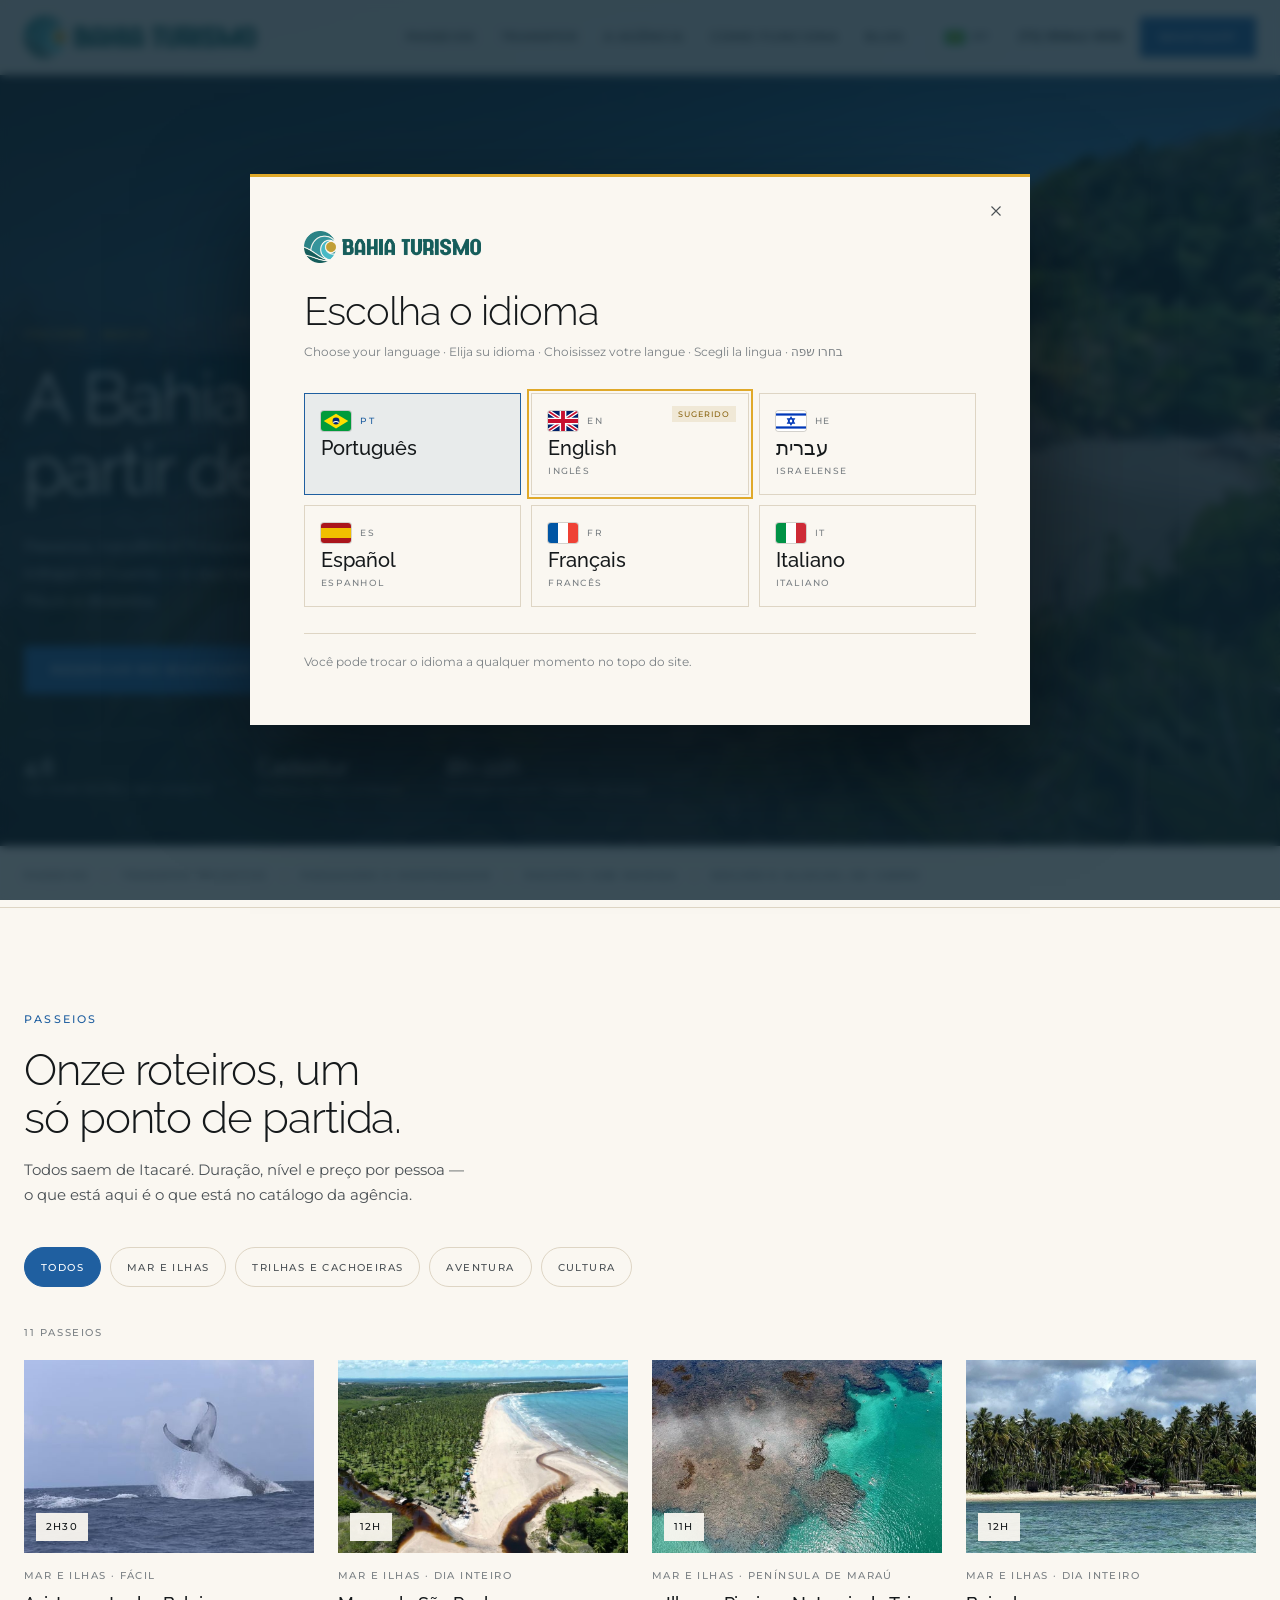
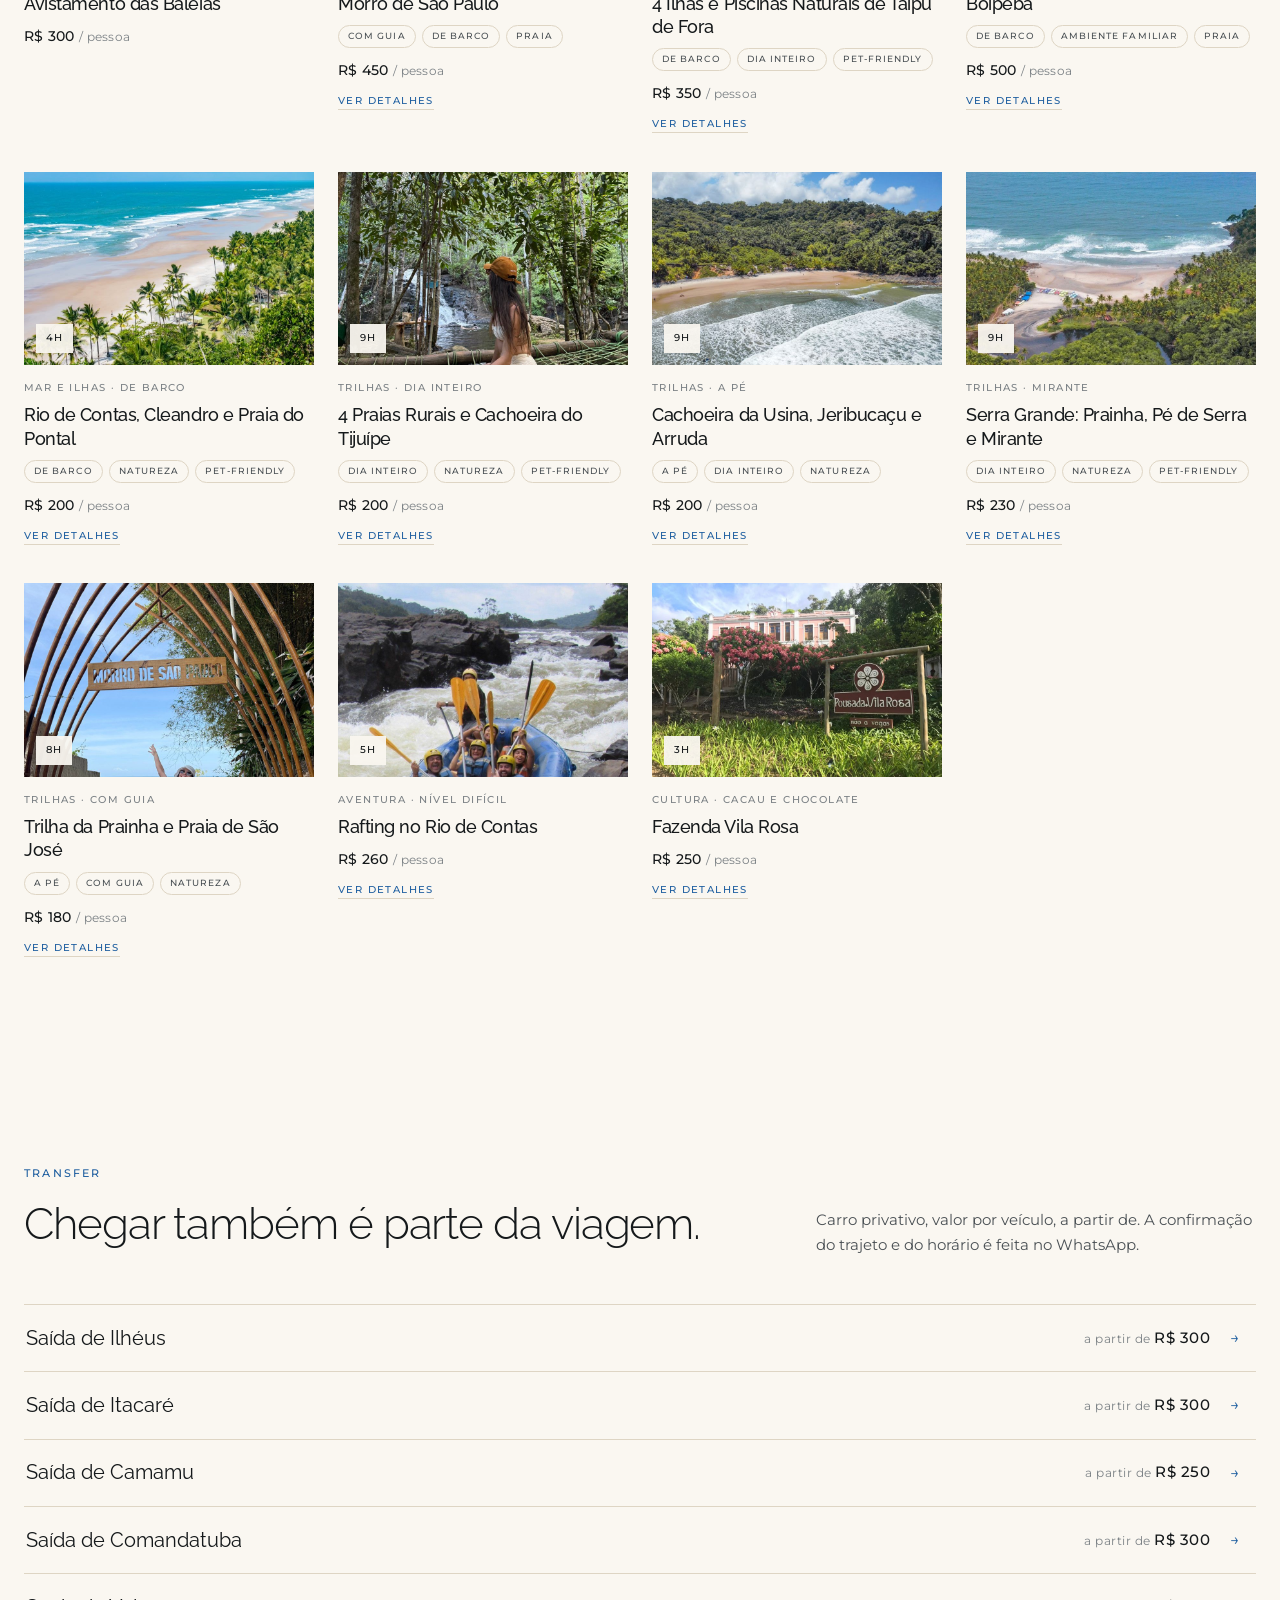
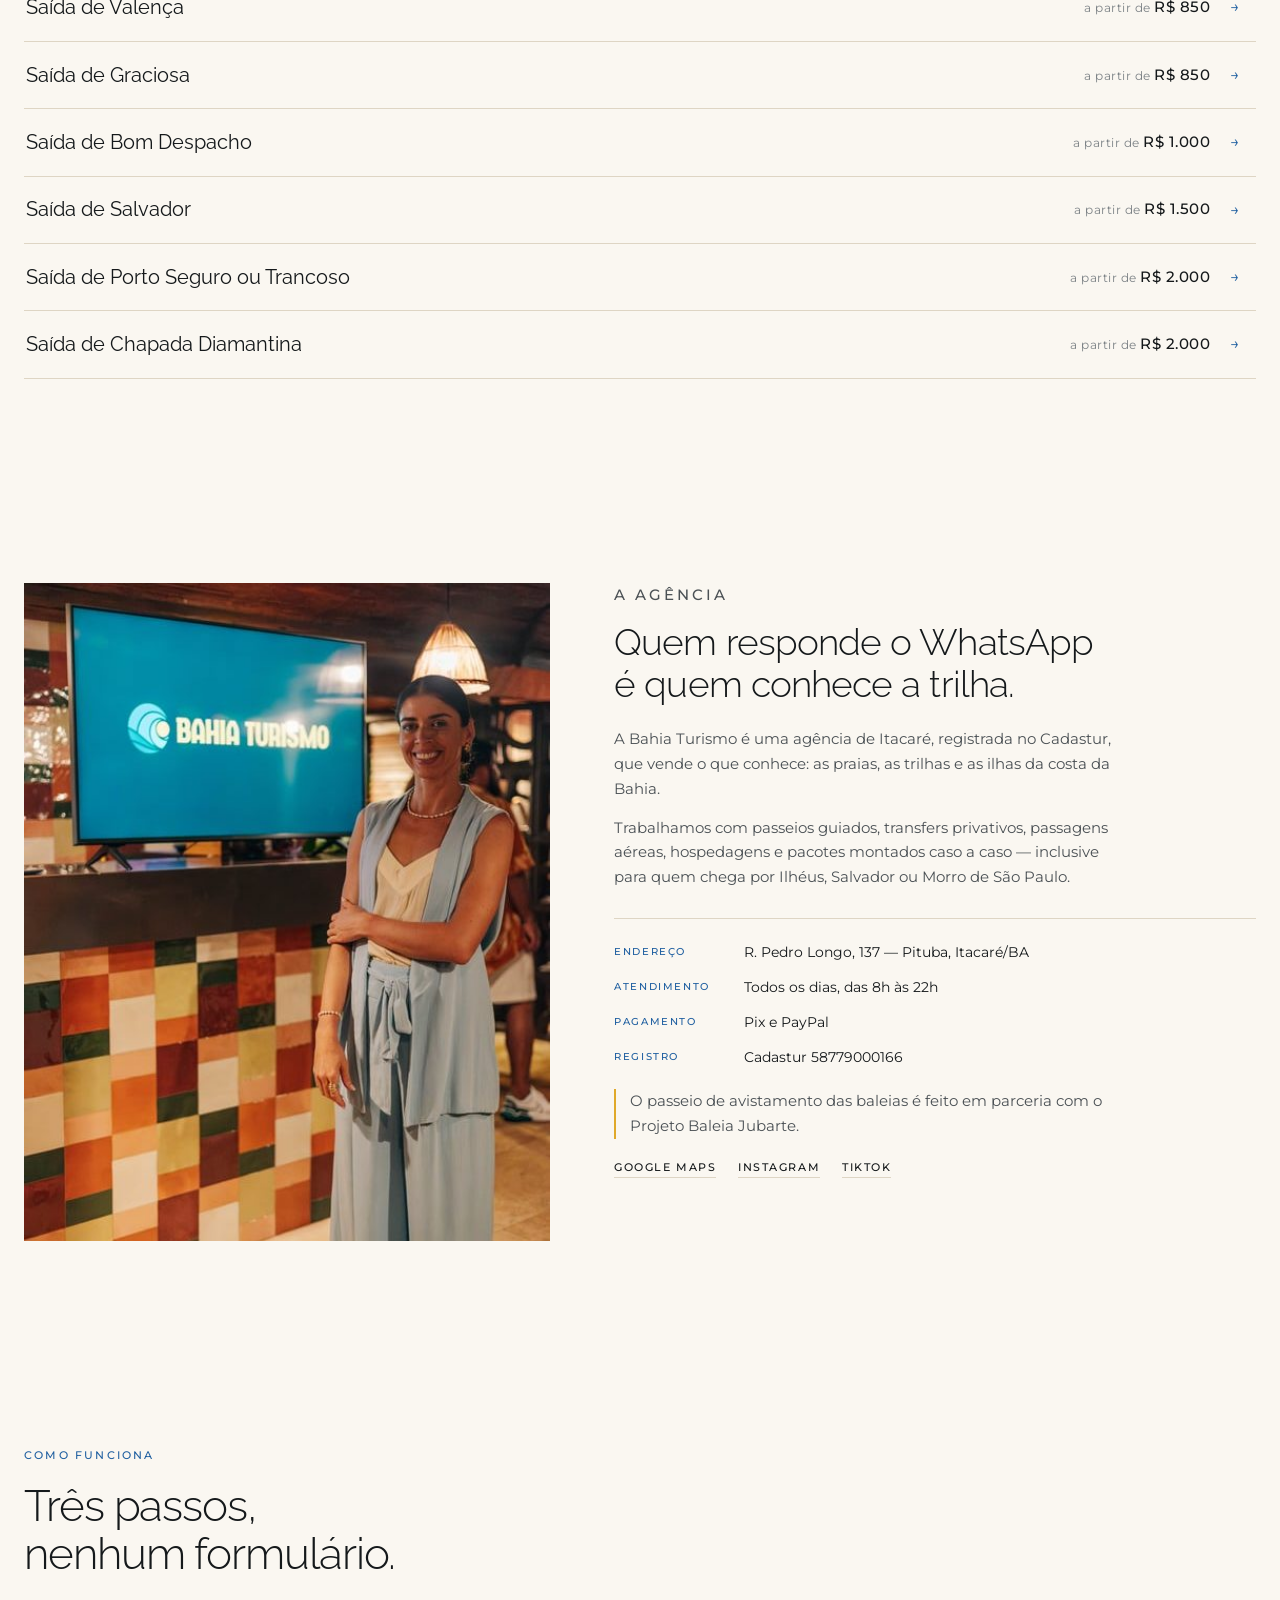
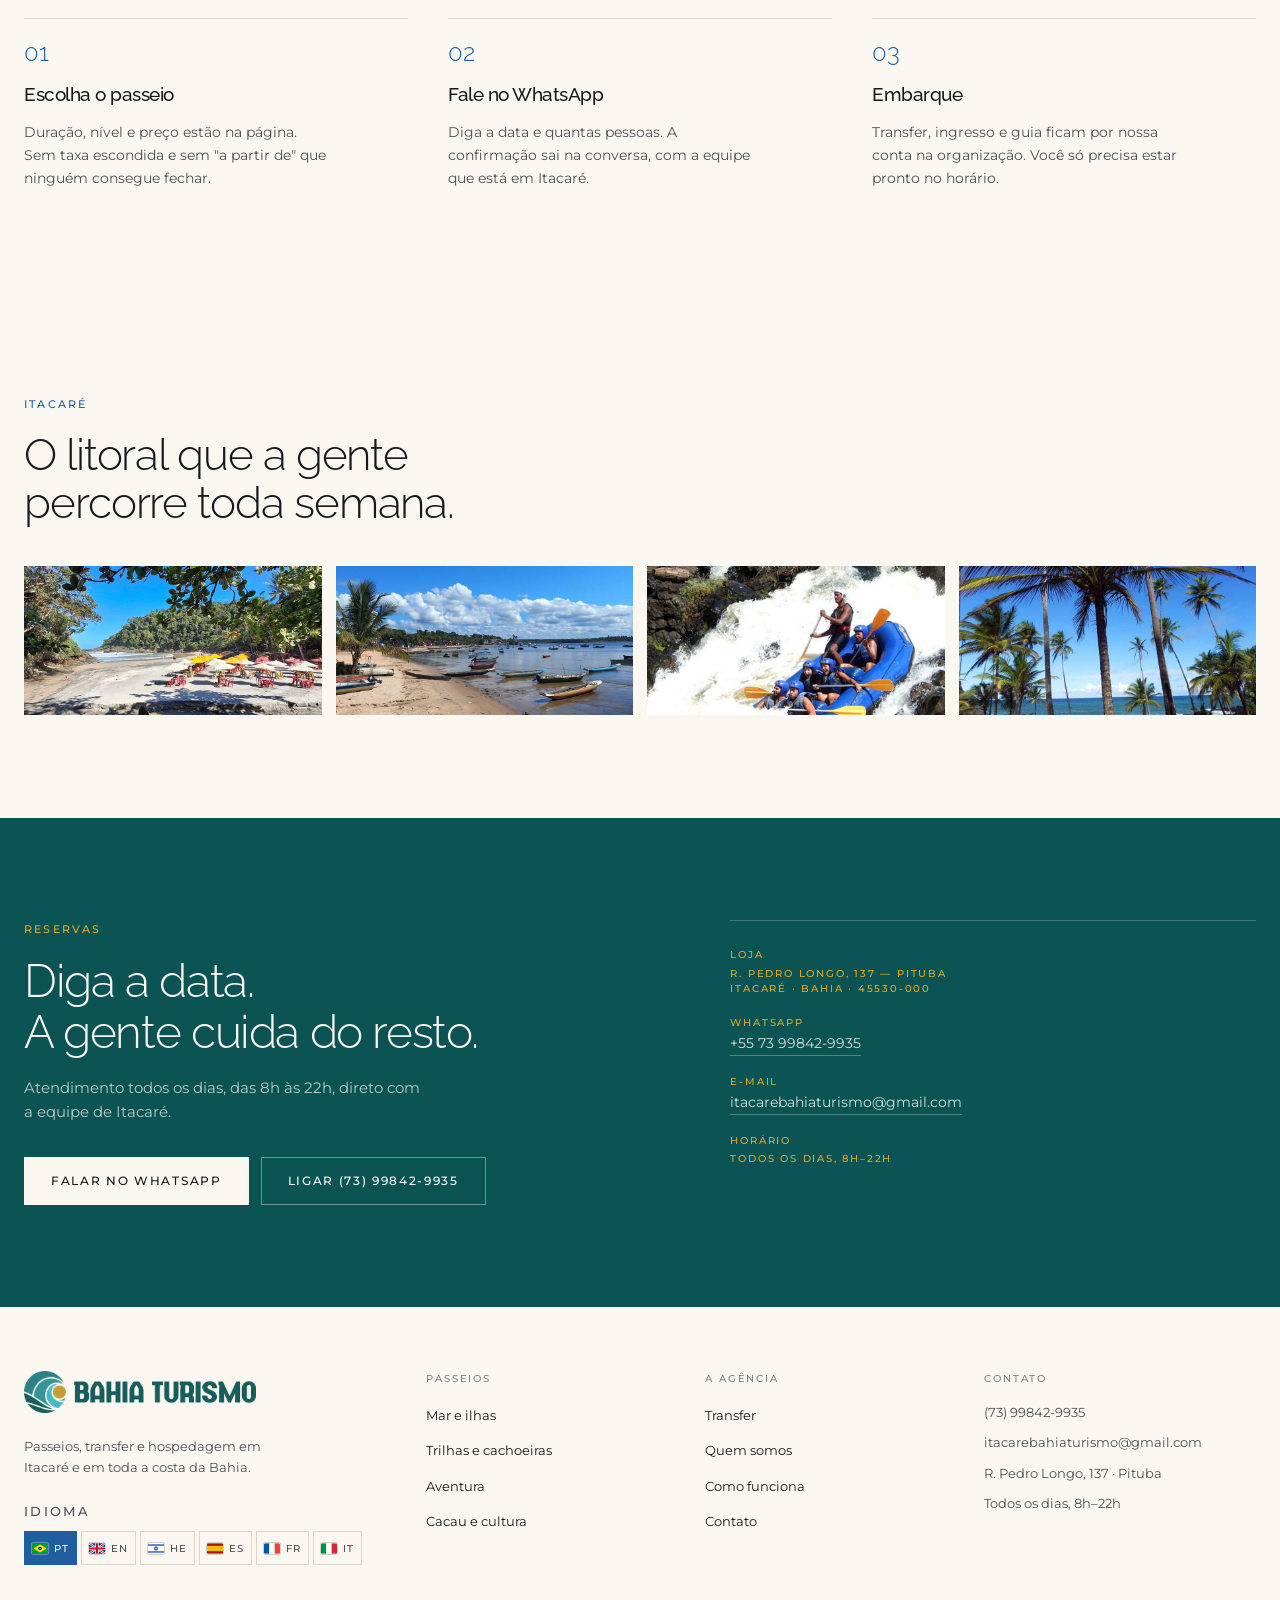
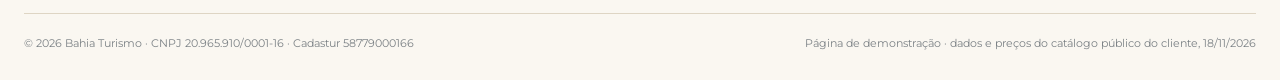
==== index.html @ e68d9326 "Add Bahia Turismo demo site with scraped tour catalog and six-language i18n. Static preview built fo" ====
<!DOCTYPE html>
<html lang="pt-BR">
<head>
<meta charset="utf-8">
<meta name="viewport" content="width=device-width, initial-scale=1">
<title data-i18n="meta.title">Bahia Turismo — passeios e transfers em Itacaré, Bahia</title>
<meta name="description" content="Passeios em Itacaré, transfers privativos e hospedagem na Bahia. Agência registrada no Cadastur, atendimento todos os dias das 8h às 22h pelo WhatsApp (73) 99842-9935." data-i18n-content="meta.desc">
<meta name="theme-color" content="#0c5454">
<meta property="og:type" content="website">
<meta property="og:title" content="Bahia Turismo — passeios e transfers em Itacaré" data-i18n-content="meta.ogTitle">
<meta property="og:description" content="Onze passeios de mar, trilha e cachoeira saindo de Itacaré. Transfers privativos para Ilhéus, Salvador, Morro de São Paulo, Boipeba e Chapada Diamantina." data-i18n-content="meta.ogDesc">
<meta property="og:image" content="assets/img/hero-1.jpg">
<meta property="og:locale" content="pt_BR">
<link rel="icon" href="assets/img/icon.png" type="image/png" sizes="64x64">
<link rel="apple-touch-icon" href="assets/img/apple-touch-icon.png">
<link rel="preconnect" href="https://fonts.googleapis.com">
<link rel="preconnect" href="https://fonts.gstatic.com" crossorigin>
<link href="https://fonts.googleapis.com/css2?family=Montserrat:wght@300;400;500;600&family=Raleway:wght@300;400;500;600&display=swap" rel="stylesheet">
<link rel="stylesheet" href="styles.css">
<script>
/* aplica o idioma salvo antes da pintura, para não piscar em PT */
(function () {
  try {
    var saved = null;
    try { saved = localStorage.getItem("bahia-turismo-lang"); } catch (e) {}
    var query = new URLSearchParams(location.search).get("lang");
    var code = query || saved;
    if (code && /^(en|es|fr|it|he)$/.test(code)) {
      document.documentElement.lang = code;
      if (code === "he") document.documentElement.dir = "rtl";
      document.documentElement.setAttribute("data-lang", code);
    }
  } catch (e) {}
})();
</script>
<script>document.documentElement.classList.add('js');</script>
<script type="application/ld+json">
{
  "@context": "https://schema.org",
  "@type": "TravelAgency",
  "name": "Bahia Turismo",
  "url": "https://itacarebahiaturismo.com.br/",
  "telephone": "+55 73 99842-9935",
  "email": "itacarebahiaturismo@gmail.com",
  "image": "assets/img/hero-1.jpg",
  "address": {
    "@type": "PostalAddress",
    "streetAddress": "R. Pedro Longo, 137 - Pituba",
    "addressLocality": "Itacaré",
    "addressRegion": "BA",
    "postalCode": "45530-000",
    "addressCountry": "BR"
  },
  "geo": { "@type": "GeoCoordinates", "latitude": -14.2797665, "longitude": -38.9916282 },
  "openingHours": "Mo-Su 08:00-22:00",
  "sameAs": [
    "https://instagram.com/itacarebahiaturismo",
    "https://www.tiktok.com/@itacarebahiaturismo",
    "https://www.google.com/maps/place/?q=place_id:ChIJE_aiiAdKOQcRO44cLSyNoD8"
  ]
}
</script>
</head>
<body>

<svg class="flag-sprite" aria-hidden="true" focusable="false" width="0" height="0">
  <symbol id="f-br" viewBox="0 0 24 16">
    <rect width="24" height="16" fill="#009B3A"/>
    <path d="M12 2.1 21.8 8 12 13.9 2.2 8Z" fill="#FEDF00"/>
    <circle cx="12" cy="8" r="2.75" fill="#002776"/>
    <path d="M9.8 9.2c1.4-1 3-1 4.4 0" fill="none" stroke="#fff" stroke-width=".9"/>
  </symbol>
  <symbol id="f-gb" viewBox="0 0 24 16">
    <rect width="24" height="16" fill="#012169"/>
    <path d="M0 0 24 16M24 0 0 16" stroke="#fff" stroke-width="3.4"/>
    <path d="M0 0 24 16M24 0 0 16" stroke="#C8102E" stroke-width="1.4"/>
    <path d="M12 0v16M0 8h24" stroke="#fff" stroke-width="5.4"/>
    <path d="M12 0v16M0 8h24" stroke="#C8102E" stroke-width="3.1"/>
  </symbol>
  <symbol id="f-il" viewBox="0 0 24 16">
    <rect width="24" height="16" fill="#fff"/>
    <rect y="1.9" width="24" height="1.8" fill="#0038B8"/>
    <rect y="12.3" width="24" height="1.8" fill="#0038B8"/>
    <path d="M12 4.9 14.7 9.7H9.3Z" fill="none" stroke="#0038B8" stroke-width=".9"/>
    <path d="M12 11.1 9.3 6.3h5.4Z" fill="none" stroke="#0038B8" stroke-width=".9"/>
  </symbol>
  <symbol id="f-es" viewBox="0 0 24 16">
    <rect width="24" height="16" fill="#AA151B"/>
    <rect y="4" width="24" height="8" fill="#F1BF00"/>
  </symbol>
  <symbol id="f-fr" viewBox="0 0 24 16">
    <rect width="8" height="16" fill="#0055A4"/>
    <rect x="8" width="8" height="16" fill="#fff"/>
    <rect x="16" width="8" height="16" fill="#EF4135"/>
  </symbol>
  <symbol id="f-it" viewBox="0 0 24 16">
    <rect width="8" height="16" fill="#009246"/>
    <rect x="8" width="8" height="16" fill="#fff"/>
    <rect x="16" width="8" height="16" fill="#CE2B37"/>
  </symbol>
</svg>

<a class="skip-link" href="#conteudo" data-i18n="a11y.skip">Ir para o conteúdo</a>

<header class="site-header" id="topo">
  <div class="container header-inner">
    <a class="brand" href="#topo" aria-label="Bahia Turismo, página inicial" data-i18n-aria="a11y.brand">
      <img class="brand-logo" src="assets/img/logo.png" alt="Bahia Turismo" width="663" height="120" fetchpriority="high">
    </a>

    <nav class="main-nav" aria-label="Navegação principal" data-i18n-aria="a11y.navMain">
      <a href="#passeios" data-i18n="nav.tours">Passeios</a>
      <a href="#transfer" data-i18n="nav.transfer">Transfer</a>
      <a href="#agencia" data-i18n="nav.agency">A agência</a>
      <a href="#como-funciona" data-i18n="nav.how">Como funciona</a>
      <a href="https://itacarebahiaturismo.com.br/blog" target="_blank" rel="noopener" data-i18n="nav.blog">Blog</a>
    </nav>

    <div class="header-actions">
      <button class="lang-btn" id="lang-open" type="button" data-lang-open aria-haspopup="dialog" aria-controls="lang-modal" aria-label="Mudar idioma" data-i18n-aria="lang.change">
        <svg class="flag" viewBox="0 0 24 16" aria-hidden="true" focusable="false"><use data-lang-flag href="#f-br"></use></svg>
        <span id="lang-current" aria-hidden="true">PT</span>
      </button>
      <a class="phone" href="tel:+5573998429935">(73) 99842-9935</a>
      <a class="btn btn-solid btn-sm" href="https://wa.me/5573998429935" data-wa="general">WhatsApp</a>
      <button class="nav-toggle" type="button" aria-expanded="false" aria-controls="menu-mobile" aria-label="Abrir menu" data-i18n-aria="a11y.menuOpen">
        <span></span><span></span><span></span>
      </button>
    </div>
  </div>
</header>

<div class="mobile-nav" id="menu-mobile" hidden>
  <a href="#passeios" data-i18n="nav.tours">Passeios</a>
  <a href="#transfer" data-i18n="nav.transfer">Transfer</a>
  <a href="#agencia" data-i18n="nav.agency">A agência</a>
  <a href="#como-funciona" data-i18n="nav.how">Como funciona</a>
  <a href="https://itacarebahiaturismo.com.br/blog" target="_blank" rel="noopener" data-i18n="nav.blog">Blog</a>
  <a class="mobile-phone" href="tel:+5573998429935">(73) 99842-9935</a>
  <button class="mobile-lang" type="button" data-lang-open>
    <svg class="flag" viewBox="0 0 24 16" aria-hidden="true" focusable="false"><use data-lang-flag href="#f-br"></use></svg>
    <span data-i18n="lang.label">Idioma</span><span class="mobile-lang-sep" aria-hidden="true">·</span><span data-lang-label>Português</span>
  </button>
  <a class="btn btn-solid" href="https://wa.me/5573998429935" data-wa="general" data-i18n="cta.talk">Falar no WhatsApp</a>
</div>

<main id="conteudo">

  <section class="hero">
    <div class="hero-media" aria-hidden="true">
      <img class="hero-slide is-active" src="assets/img/hero-1.jpg" alt="" width="1600" height="900" fetchpriority="high">
      <img class="hero-slide" src="assets/img/hero-2.jpg" alt="" width="1600" height="900" loading="lazy">
      <img class="hero-slide" src="assets/img/hero-3.jpg" alt="" width="1600" height="900" loading="lazy">
      <img class="hero-slide" src="assets/img/hero-4.jpg" alt="" width="1600" height="900" loading="lazy">
    </div>
    <div class="container hero-inner">
      <p class="eyebrow light">Itacaré · Bahia</p>
      <h1 data-i18n-html="hero.title">A Bahia se abre a partir de
        <span class="capsule" data-i18n-token="capsule"><img src="assets/img/cap-morro.jpg" alt="Enseada de Morro de São Paulo vista de cima" width="600" height="300"></span>
        Itacaré.</h1>
      <p class="lede" data-i18n="hero.lede">Passeios, transfers e hospedagem com quem é daqui. Onze roteiros de mar, trilha e cachoeira — e dez transfers saindo de Ilhéus, Salvador, Morro de São Paulo e Boipeba.</p>
      <div class="hero-cta">
        <a class="btn btn-solid" href="https://wa.me/5573998429935" data-wa="hero" data-i18n="hero.book">Reservar no WhatsApp</a>
        <a class="btn btn-line" href="#passeios" data-i18n="hero.see">Ver os passeios</a>
      </div>
      <ul class="hero-proof">
        <li><strong data-i18n="hero.rating">4,6</strong><span data-i18n="hero.ratingLabel">125 avaliações no Google</span></li>
        <li><strong data-i18n="hero.cadastur">Cadastur</strong><span data-i18n="hero.cadasturLabel">agência registrada</span></li>
        <li><strong data-i18n="hero.hours">8h–22h</strong><span data-i18n="hero.hoursLabel">atendimento todos os dias</span></li>
      </ul>
    </div>
  </section>

  <section class="services" aria-label="O que a agência faz">
    <div class="container services-list">
      <span data-i18n="services.tours">Passeios</span>
      <span data-i18n="services.transfer">Transfer privativo</span>
      <span data-i18n="services.tickets">Passagens e hospedagem</span>
      <span data-i18n="services.packages">Pacotes sob medida</span>
      <span data-i18n="services.insurance">Seguro e aluguel de carro</span>
    </div>
  </section>
  <section class="section" id="passeios" aria-labelledby="passeios-title">
    <div class="container">
      <div class="section-head">
        <p class="eyebrow" data-i18n="tours.eyebrow">Passeios</p>
        <h2 id="passeios-title" data-i18n="tours.title">Onze roteiros, um só ponto de partida.</h2>
        <p class="section-sub" data-i18n="tours.sub">Todos saem de Itacaré. Duração, nível e preço por pessoa — o que está aqui é o que está no catálogo da agência.</p>
      </div>

      <div class="chips" role="group" aria-label="Filtrar passeios" data-i18n-aria="a11y.filter">
        <button type="button" class="chip is-active" data-filter="all" data-i18n="tours.all">Todos</button>
        <button type="button" class="chip" data-filter="mar" data-i18n="tours.sea">Mar e ilhas</button>
        <button type="button" class="chip" data-filter="trilha" data-i18n="tours.trail">Trilhas e cachoeiras</button>
        <button type="button" class="chip" data-filter="aventura" data-i18n="tours.adventure">Aventura</button>
        <button type="button" class="chip" data-filter="cultura" data-i18n="tours.culture">Cultura</button>
      </div>

      <div class="tour-grid" id="tour-grid">

        <article class="tour reveal" data-cat="mar">
          <a class="tour-link" href="https://wa.me/5573998429935" data-wa="tour" data-wa-name="tour.whales.title" data-wa-price="300">
            <figure class="tour-media">
              <img src="assets/img/baleias.jpg" alt="Baleia jubarte saltando no mar de Itacaré" data-i18n-alt="tour.whales.alt" width="500" height="334" loading="lazy">
              <figcaption class="tour-flag">2h30</figcaption>
            </figure>
            <div class="tour-body">
              <p class="tour-kicker" data-i18n="tour.whales.kicker">Mar e ilhas · Fácil</p>
              <h3 data-i18n="tour.whales.title">Avistamento das Baleias</h3>
              <p class="tour-price">R$ 300 <em data-i18n="price.per">/ pessoa</em></p>
            </div>
          </a>
        </article>

        <article class="tour reveal" data-cat="mar">
          <a class="tour-link" href="https://wa.me/5573998429935" data-wa="tour" data-wa-name="tour.morro.title" data-wa-price="450">
            <figure class="tour-media">
              <img src="assets/img/morro-de-sao-paulo.jpg" alt="Enseada de Morro de São Paulo vista de cima, com barco passando" data-i18n-alt="tour.morro.alt" width="900" height="600" loading="lazy">
              <figcaption class="tour-flag">12h</figcaption>
            </figure>
            <div class="tour-body">
              <p class="tour-kicker" data-i18n="tour.morro.kicker">Mar e ilhas · Dia inteiro</p>
              <h3 data-i18n="tour.morro.title">Morro de São Paulo</h3>
              <ul class="tour-tags">
                <li data-i18n="tag.guide">Com guia</li>
                <li data-i18n="tag.boat">De barco</li>
                <li data-i18n="tag.beach">Praia</li>
              </ul>
              <p class="tour-price">R$ 450 <em data-i18n="price.per">/ pessoa</em></p>
            </div>
          </a>
          <button class="tour-more" type="button" data-tour="morro" data-i18n="tour.more">Ver detalhes</button>
        </article>

        <article class="tour reveal" data-cat="mar">
          <a class="tour-link" href="https://wa.me/5573998429935" data-wa="tour" data-wa-name="tour.taipu.title" data-wa-price="350">
            <figure class="tour-media">
              <img src="assets/img/taipu-de-fora.jpg" alt="Piscinas naturais e recifes de Taipu de Fora vistos de cima" data-i18n-alt="tour.taipu.alt" width="900" height="600" loading="lazy">
              <figcaption class="tour-flag">11h</figcaption>
            </figure>
            <div class="tour-body">
              <p class="tour-kicker" data-i18n="tour.taipu.kicker">Mar e ilhas · Península de Maraú</p>
              <h3 data-i18n="tour.taipu.title">4 Ilhas e Piscinas Naturais de Taipu de Fora</h3>
              <ul class="tour-tags">
                <li data-i18n="tag.boat">De barco</li>
                <li data-i18n="tag.fullday">Dia inteiro</li>
                <li data-i18n="tag.pet">Pet-friendly</li>
              </ul>
              <p class="tour-price">R$ 350 <em data-i18n="price.per">/ pessoa</em></p>
            </div>
          </a>
          <button class="tour-more" type="button" data-tour="taipu" data-i18n="tour.more">Ver detalhes</button>
        </article>

        <article class="tour reveal" data-cat="mar">
          <a class="tour-link" href="https://wa.me/5573998429935" data-wa="tour" data-wa-name="tour.boipeba.title" data-wa-price="500">
            <figure class="tour-media">
              <img src="assets/img/boipeba.jpg" alt="Praia de Boipeba com coqueiros e mar turquesa" data-i18n-alt="tour.boipeba.alt" width="900" height="600" loading="lazy">
              <figcaption class="tour-flag">12h</figcaption>
            </figure>
            <div class="tour-body">
              <p class="tour-kicker" data-i18n="tour.boipeba.kicker">Mar e ilhas · Dia inteiro</p>
              <h3 data-i18n="tour.boipeba.title">Boipeba</h3>
              <ul class="tour-tags">
                <li data-i18n="tag.boat">De barco</li>
                <li data-i18n="tag.family">Ambiente familiar</li>
                <li data-i18n="tag.beach">Praia</li>
              </ul>
              <p class="tour-price">R$ 500 <em data-i18n="price.per">/ pessoa</em></p>
            </div>
          </a>
          <button class="tour-more" type="button" data-tour="boipeba" data-i18n="tour.more">Ver detalhes</button>
        </article>

        <article class="tour reveal" data-cat="mar">
          <a class="tour-link" href="https://wa.me/5573998429935" data-wa="tour" data-wa-name="tour.rio.title" data-wa-price="200">
            <figure class="tour-media">
              <img src="assets/img/rio-de-contas.jpg" alt="Praia de areia clara com coqueiros na foz do Rio de Contas" data-i18n-alt="tour.rio.alt" width="900" height="600" loading="lazy">
              <figcaption class="tour-flag">4h</figcaption>
            </figure>
            <div class="tour-body">
              <p class="tour-kicker" data-i18n="tour.rio.kicker">Mar e ilhas · De barco</p>
              <h3 data-i18n="tour.rio.title">Rio de Contas, Cleandro e Praia do Pontal</h3>
              <ul class="tour-tags">
                <li data-i18n="tag.boat">De barco</li>
                <li data-i18n="tag.nature">Natureza</li>
                <li data-i18n="tag.pet">Pet-friendly</li>
              </ul>
              <p class="tour-price">R$ 200 <em data-i18n="price.per">/ pessoa</em></p>
            </div>
          </a>
          <button class="tour-more" type="button" data-tour="rio" data-i18n="tour.more">Ver detalhes</button>
        </article>

        <article class="tour reveal" data-cat="trilha">
          <a class="tour-link" href="https://wa.me/5573998429935" data-wa="tour" data-wa-name="tour.quatro.title" data-wa-price="200">
            <figure class="tour-media">
              <img src="assets/img/quatro-praias.jpg" alt="Rede armada entre árvores na mata, no caminho das praias rurais" data-i18n-alt="tour.quatro.alt" width="900" height="600" loading="lazy">
              <figcaption class="tour-flag">9h</figcaption>
            </figure>
            <div class="tour-body">
              <p class="tour-kicker" data-i18n="tour.quatro.kicker">Trilhas · Dia inteiro</p>
              <h3 data-i18n="tour.quatro.title">4 Praias Rurais e Cachoeira do Tijuípe</h3>
              <ul class="tour-tags">
                <li data-i18n="tag.fullday">Dia inteiro</li>
                <li data-i18n="tag.nature">Natureza</li>
                <li data-i18n="tag.pet">Pet-friendly</li>
              </ul>
              <p class="tour-price">R$ 200 <em data-i18n="price.per">/ pessoa</em></p>
            </div>
          </a>
          <button class="tour-more" type="button" data-tour="quatro" data-i18n="tour.more">Ver detalhes</button>
        </article>

        <article class="tour reveal" data-cat="trilha">
          <a class="tour-link" href="https://wa.me/5573998429935" data-wa="tour" data-wa-name="tour.usina.title" data-wa-price="200">
            <figure class="tour-media">
              <img src="assets/img/cachoeira-da-usina.jpg" alt="Praia com coqueiros e ondas em Itacaré" data-i18n-alt="tour.usina.alt" width="900" height="600" loading="lazy">
              <figcaption class="tour-flag">9h</figcaption>
            </figure>
            <div class="tour-body">
              <p class="tour-kicker" data-i18n="tour.usina.kicker">Trilhas · A pé</p>
              <h3 data-i18n="tour.usina.title">Cachoeira da Usina, Jeribucaçu e Arruda</h3>
              <ul class="tour-tags">
                <li data-i18n="tag.walk">A pé</li>
                <li data-i18n="tag.fullday">Dia inteiro</li>
                <li data-i18n="tag.nature">Natureza</li>
              </ul>
              <p class="tour-price">R$ 200 <em data-i18n="price.per">/ pessoa</em></p>
            </div>
          </a>
          <button class="tour-more" type="button" data-tour="usina" data-i18n="tour.more">Ver detalhes</button>
        </article>

        <article class="tour reveal" data-cat="trilha">
          <a class="tour-link" href="https://wa.me/5573998429935" data-wa="tour" data-wa-name="tour.serra.title" data-wa-price="230">
            <figure class="tour-media">
              <img src="assets/img/serra-grande.jpg" alt="Vista aérea de estuário e praia em Serra Grande" data-i18n-alt="tour.serra.alt" width="900" height="600" loading="lazy">
              <figcaption class="tour-flag">9h</figcaption>
            </figure>
            <div class="tour-body">
              <p class="tour-kicker" data-i18n="tour.serra.kicker">Trilhas · Mirante</p>
              <h3 data-i18n="tour.serra.title">Serra Grande: Prainha, Pé de Serra e Mirante</h3>
              <ul class="tour-tags">
                <li data-i18n="tag.fullday">Dia inteiro</li>
                <li data-i18n="tag.nature">Natureza</li>
                <li data-i18n="tag.pet">Pet-friendly</li>
              </ul>
              <p class="tour-price">R$ 230 <em data-i18n="price.per">/ pessoa</em></p>
            </div>
          </a>
          <button class="tour-more" type="button" data-tour="serra" data-i18n="tour.more">Ver detalhes</button>
        </article>

        <article class="tour reveal" data-cat="trilha">
          <a class="tour-link" href="https://wa.me/5573998429935" data-wa="tour" data-wa-name="tour.prainha.title" data-wa-price="180">
            <figure class="tour-media">
              <img src="assets/img/trilha-prainha.jpg" alt="Visitante no portal de entrada de Itacaré" data-i18n-alt="tour.prainha.alt" width="900" height="600" loading="lazy">
              <figcaption class="tour-flag">8h</figcaption>
            </figure>
            <div class="tour-body">
              <p class="tour-kicker" data-i18n="tour.prainha.kicker">Trilhas · Com guia</p>
              <h3 data-i18n="tour.prainha.title">Trilha da Prainha e Praia de São José</h3>
              <ul class="tour-tags">
                <li data-i18n="tag.walk">A pé</li>
                <li data-i18n="tag.guide">Com guia</li>
                <li data-i18n="tag.nature">Natureza</li>
              </ul>
              <p class="tour-price">R$ 180 <em data-i18n="price.per">/ pessoa</em></p>
            </div>
          </a>
          <button class="tour-more" type="button" data-tour="prainha" data-i18n="tour.more">Ver detalhes</button>
        </article>

        <article class="tour reveal" data-cat="aventura">
          <a class="tour-link" href="https://wa.me/5573998429935" data-wa="tour" data-wa-name="tour.rafting.title" data-wa-price="260">
            <figure class="tour-media">
              <img src="assets/img/rafting.jpg" alt="Barco de rafting descendo as corredeiras do Rio de Contas" data-i18n-alt="tour.rafting.alt" width="900" height="600" loading="lazy">
              <figcaption class="tour-flag">5h</figcaption>
            </figure>
            <div class="tour-body">
              <p class="tour-kicker" data-i18n="tour.rafting.kicker">Aventura · Nível difícil</p>
              <h3 data-i18n="tour.rafting.title">Rafting no Rio de Contas</h3>
              <p class="tour-price">R$ 260 <em data-i18n="price.per">/ pessoa</em></p>
            </div>
          </a>
          <button class="tour-more" type="button" data-tour="rafting" data-i18n="tour.more">Ver detalhes</button>
        </article>

        <article class="tour reveal" data-cat="cultura">
          <a class="tour-link" href="https://wa.me/5573998429935" data-wa="tour" data-wa-name="tour.fazenda.title" data-wa-price="250">
            <figure class="tour-media">
              <img src="assets/img/fazenda-vila-rosa.jpg" alt="Entrada da Fazenda Vila Rosa entre árvores e flores" data-i18n-alt="tour.fazenda.alt" width="900" height="600" loading="lazy">
              <figcaption class="tour-flag">3h</figcaption>
            </figure>
            <div class="tour-body">
              <p class="tour-kicker" data-i18n="tour.fazenda.kicker">Cultura · Cacau e chocolate</p>
              <h3 data-i18n="tour.fazenda.title">Fazenda Vila Rosa</h3>
              <p class="tour-price">R$ 250 <em data-i18n="price.per">/ pessoa</em></p>
            </div>
          </a>
          <button class="tour-more" type="button" data-tour="fazenda" data-i18n="tour.more">Ver detalhes</button>
        </article>

      </div>
      <p class="filter-empty" hidden data-i18n="tours.empty">Nenhum passeio nessa categoria.</p>
    </div>
  </section>
  <section class="section" id="transfer" aria-labelledby="transfer-title">
    <div class="container">
      <div class="section-head split">
        <div>
          <p class="eyebrow" data-i18n="transfer.eyebrow">Transfer</p>
          <h2 id="transfer-title" data-i18n="transfer.title">Chegar também é parte da viagem.</h2>
        </div>
        <p class="section-sub" data-i18n="transfer.sub">Carro privativo, valor por veículo, a partir de. A confirmação do trajeto e do horário é feita no WhatsApp.</p>
      </div>

      <ul class="transfer-list">
        <li><a class="transfer-row" href="https://wa.me/5573998429935" data-wa="transfer" data-wa-place="transfer.place.ilheus">
          <span class="tf-from"><span data-i18n="transfer.prefix">Saída de</span> <span data-i18n="transfer.place.ilheus">Ilhéus</span></span>
          <span class="tf-price"><span data-i18n="transfer.priceFrom">a partir de</span> <strong>R$ 300</strong></span>
          <span class="tf-arrow" aria-hidden="true">→</span>
        </a></li>
        <li><a class="transfer-row" href="https://wa.me/5573998429935" data-wa="transfer" data-wa-place="transfer.place.itacare">
          <span class="tf-from"><span data-i18n="transfer.prefix">Saída de</span> <span data-i18n="transfer.place.itacare">Itacaré</span></span>
          <span class="tf-price"><span data-i18n="transfer.priceFrom">a partir de</span> <strong>R$ 300</strong></span>
          <span class="tf-arrow" aria-hidden="true">→</span>
        </a></li>
        <li><a class="transfer-row" href="https://wa.me/5573998429935" data-wa="transfer" data-wa-place="transfer.place.camamu">
          <span class="tf-from"><span data-i18n="transfer.prefix">Saída de</span> <span data-i18n="transfer.place.camamu">Camamu</span></span>
          <span class="tf-price"><span data-i18n="transfer.priceFrom">a partir de</span> <strong>R$ 250</strong></span>
          <span class="tf-arrow" aria-hidden="true">→</span>
        </a></li>
        <li><a class="transfer-row" href="https://wa.me/5573998429935" data-wa="transfer" data-wa-place="transfer.place.comandatuba">
          <span class="tf-from"><span data-i18n="transfer.prefix">Saída de</span> <span data-i18n="transfer.place.comandatuba">Comandatuba</span></span>
          <span class="tf-price"><span data-i18n="transfer.priceFrom">a partir de</span> <strong>R$ 300</strong></span>
          <span class="tf-arrow" aria-hidden="true">→</span>
        </a></li>
        <li><a class="transfer-row" href="https://wa.me/5573998429935" data-wa="transfer" data-wa-place="transfer.place.valenca">
          <span class="tf-from"><span data-i18n="transfer.prefix">Saída de</span> <span data-i18n="transfer.place.valenca">Valença</span></span>
          <span class="tf-price"><span data-i18n="transfer.priceFrom">a partir de</span> <strong>R$ 850</strong></span>
          <span class="tf-arrow" aria-hidden="true">→</span>
        </a></li>
        <li><a class="transfer-row" href="https://wa.me/5573998429935" data-wa="transfer" data-wa-place="transfer.place.graciosa">
          <span class="tf-from"><span data-i18n="transfer.prefix">Saída de</span> <span data-i18n="transfer.place.graciosa">Graciosa</span></span>
          <span class="tf-price"><span data-i18n="transfer.priceFrom">a partir de</span> <strong>R$ 850</strong></span>
          <span class="tf-arrow" aria-hidden="true">→</span>
        </a></li>
        <li><a class="transfer-row" href="https://wa.me/5573998429935" data-wa="transfer" data-wa-place="transfer.place.bomdespacho">
          <span class="tf-from"><span data-i18n="transfer.prefix">Saída de</span> <span data-i18n="transfer.place.bomdespacho">Bom Despacho</span></span>
          <span class="tf-price"><span data-i18n="transfer.priceFrom">a partir de</span> <strong>R$ 1.000</strong></span>
          <span class="tf-arrow" aria-hidden="true">→</span>
        </a></li>
        <li><a class="transfer-row" href="https://wa.me/5573998429935" data-wa="transfer" data-wa-place="transfer.place.salvador">
          <span class="tf-from"><span data-i18n="transfer.prefix">Saída de</span> <span data-i18n="transfer.place.salvador">Salvador</span></span>
          <span class="tf-price"><span data-i18n="transfer.priceFrom">a partir de</span> <strong>R$ 1.500</strong></span>
          <span class="tf-arrow" aria-hidden="true">→</span>
        </a></li>
        <li><a class="transfer-row" href="https://wa.me/5573998429935" data-wa="transfer" data-wa-place="transfer.place.portoseguro">
          <span class="tf-from"><span data-i18n="transfer.prefix">Saída de</span> <span data-i18n="transfer.place.portoseguro">Porto Seguro ou Trancoso</span></span>
          <span class="tf-price"><span data-i18n="transfer.priceFrom">a partir de</span> <strong>R$ 2.000</strong></span>
          <span class="tf-arrow" aria-hidden="true">→</span>
        </a></li>
        <li><a class="transfer-row" href="https://wa.me/5573998429935" data-wa="transfer" data-wa-place="transfer.place.chapada">
          <span class="tf-from"><span data-i18n="transfer.prefix">Saída de</span> <span data-i18n="transfer.place.chapada">Chapada Diamantina</span></span>
          <span class="tf-price"><span data-i18n="transfer.priceFrom">a partir de</span> <strong>R$ 2.000</strong></span>
          <span class="tf-arrow" aria-hidden="true">→</span>
        </a></li>
      </ul>
    </div>
  </section>

  <section class="section" id="agencia" aria-labelledby="agencia-title">
    <div class="container about">
      <div class="about-media reveal">
        <img src="assets/img/loja.jpg" alt="Atendimento na loja da Bahia Turismo, em Itacaré" width="500" height="625" loading="lazy">
      </div>
      <div class="about-copy">
        <p class="eyebrow" data-i18n="about.eyebrow">A agência</p>
        <h2 id="agencia-title" data-i18n="about.title">Quem responde o WhatsApp é quem conhece a trilha.</h2>
        <p data-i18n="about.p1">A Bahia Turismo é uma agência de Itacaré, registrada no Cadastur, que vende o que conhece: as praias, as trilhas e as ilhas da costa da Bahia.</p>
        <p data-i18n="about.p2">Trabalhamos com passeios guiados, transfers privativos, passagens aéreas, hospedagens e pacotes montados caso a caso — inclusive para quem chega por Ilhéus, Salvador ou Morro de São Paulo.</p>
        <dl class="facts">
          <dt data-i18n="about.f.address">Endereço</dt>
          <dd data-i18n="about.v.address">R. Pedro Longo, 137 — Pituba, Itacaré/BA</dd>
          <dt data-i18n="about.f.hours">Atendimento</dt>
          <dd data-i18n="about.v.hours">Todos os dias, das 8h às 22h</dd>
          <dt data-i18n="about.f.payment">Pagamento</dt>
          <dd data-i18n="about.v.payment">Pix e PayPal</dd>
          <dt data-i18n="about.f.reg">Registro</dt>
          <dd data-i18n="about.v.reg">Cadastur 58779000166</dd>
        </dl>
        <p class="note" data-i18n="about.note">O passeio de avistamento das baleias é feito em parceria com o Projeto Baleia Jubarte.</p>
        <ul class="about-links">
          <li><a href="https://www.google.com/maps/place/?q=place_id:ChIJE_aiiAdKOQcRO44cLSyNoD8" target="_blank" rel="noopener">Google Maps</a></li>
          <li><a href="https://instagram.com/itacarebahiaturismo" target="_blank" rel="noopener">Instagram</a></li>
          <li><a href="https://www.tiktok.com/@itacarebahiaturismo" target="_blank" rel="noopener">TikTok</a></li>
        </ul>
      </div>
    </div>
  </section>
  <section class="section" id="como-funciona" aria-labelledby="como-title">
    <div class="container">
      <div class="section-head">
        <p class="eyebrow" data-i18n="how.eyebrow">Como funciona</p>
        <h2 id="como-title" data-i18n="how.title">Três passos, nenhum formulário.</h2>
      </div>
      <ol class="steps">
        <li class="step reveal">
          <span class="step-num">01</span>
          <h3 data-i18n="how.s1.title">Escolha o passeio</h3>
          <p data-i18n="how.s1.body">Duração, nível e preço estão na página. Sem taxa escondida e sem "a partir de" que ninguém consegue fechar.</p>
        </li>
        <li class="step reveal">
          <span class="step-num">02</span>
          <h3 data-i18n="how.s2.title">Fale no WhatsApp</h3>
          <p data-i18n="how.s2.body">Diga a data e quantas pessoas. A confirmação sai na conversa, com a equipe que está em Itacaré.</p>
        </li>
        <li class="step reveal">
          <span class="step-num">03</span>
          <h3 data-i18n="how.s3.title">Embarque</h3>
          <p data-i18n="how.s3.body">Transfer, ingresso e guia ficam por nossa conta na organização. Você só precisa estar pronto no horário.</p>
        </li>
      </ol>
    </div>
  </section>

  <section class="section" id="itacare" aria-labelledby="itacare-title">
    <div class="container">
      <div class="section-head">
        <p class="eyebrow" data-i18n="place.eyebrow">Itacaré</p>
        <h2 id="itacare-title" data-i18n="place.title">O litoral que a gente percorre toda semana.</h2>
      </div>
      <ul class="itacare-strip">
        <li><img src="assets/img/itacare-1.jpg" alt="Barracas de praia na Ribeira, em Itacaré" width="900" height="450" loading="lazy"></li>
        <li><img src="assets/img/itacare-2.jpg" alt="Canoas na foz do Rio de Contas" width="900" height="450" loading="lazy"></li>
        <li><img src="assets/img/itacare-3.jpg" alt="Rafting nas corredeiras do Rio de Contas" width="900" height="450" loading="lazy"></li>
        <li><img src="assets/img/itacare-4.jpg" alt="Caminho de coqueiros na Trilha da Tiririca" width="900" height="450" loading="lazy"></li>
      </ul>
    </div>
  </section>

  <section class="cta-final" id="contato" aria-labelledby="contato-title">
    <div class="container cta-inner">
      <div>
        <p class="eyebrow light" data-i18n="final.eyebrow">Reservas</p>
        <h2 id="contato-title" data-i18n-html="final.title">Diga a data.<br>A gente cuida do resto.</h2>
        <p class="cta-sub" data-i18n="final.sub">Atendimento todos os dias, das 8h às 22h, direto com a equipe de Itacaré.</p>
        <div class="cta-actions">
          <a class="btn btn-cream" href="https://wa.me/5573998429935" data-wa="final" data-i18n="final.wa">Falar no WhatsApp</a>
          <a class="btn btn-line light" href="tel:+5573998429935" data-i18n="final.call">Ligar (73) 99842-9935</a>
        </div>
      </div>
      <address class="cta-address">
        <p><span data-i18n="addr.shop">Loja</span><span data-i18n-html="addr.shopValue">R. Pedro Longo, 137 — Pituba<br>Itacaré · Bahia · 45530-000</span></p>
        <p><span data-i18n="addr.whatsapp">WhatsApp</span><a href="https://wa.me/5573998429935">+55 73 99842-9935</a></p>
        <p><span data-i18n="addr.email">E-mail</span><a href="mailto:itacarebahiaturismo@gmail.com">itacarebahiaturismo@gmail.com</a></p>
        <p><span data-i18n="addr.hours">Horário</span><span data-i18n="addr.hoursValue">Todos os dias, 8h–22h</span></p>
      </address>
    </div>
  </section>

</main>

<footer class="site-footer">
  <div class="container footer-grid">
    <div class="footer-brand">
      <a class="brand" href="#topo" aria-label="Bahia Turismo, página inicial" data-i18n-aria="a11y.brand">
        <img class="brand-logo" src="assets/img/logo.png" alt="Bahia Turismo" width="663" height="120" loading="lazy">
      </a>
      <p data-i18n="footer.tagline">Passeios, transfer e hospedagem em Itacaré e em toda a costa da Bahia.</p>

      <div class="footer-langs">
        <p class="footer-langs-label" data-i18n="lang.label">Idioma</p>
        <ul class="lang-list" aria-label="Idioma" data-i18n-aria="lang.label">
          <li><button type="button" data-set-lang="pt" lang="pt-BR"><svg class="flag" viewBox="0 0 24 16" aria-hidden="true" focusable="false"><use href="#f-br"></use></svg><span>PT</span></button></li>
          <li><button type="button" data-set-lang="en" lang="en"><svg class="flag" viewBox="0 0 24 16" aria-hidden="true" focusable="false"><use href="#f-gb"></use></svg><span>EN</span></button></li>
          <li><button type="button" data-set-lang="he" lang="he"><svg class="flag" viewBox="0 0 24 16" aria-hidden="true" focusable="false"><use href="#f-il"></use></svg><span>HE</span></button></li>
          <li><button type="button" data-set-lang="es" lang="es"><svg class="flag" viewBox="0 0 24 16" aria-hidden="true" focusable="false"><use href="#f-es"></use></svg><span>ES</span></button></li>
          <li><button type="button" data-set-lang="fr" lang="fr"><svg class="flag" viewBox="0 0 24 16" aria-hidden="true" focusable="false"><use href="#f-fr"></use></svg><span>FR</span></button></li>
          <li><button type="button" data-set-lang="it" lang="it"><svg class="flag" viewBox="0 0 24 16" aria-hidden="true" focusable="false"><use href="#f-it"></use></svg><span>IT</span></button></li>
        </ul>
      </div>
    </div>
    <nav aria-label="Passeios" data-i18n-aria="a11y.footerTours">
      <h3 data-i18n="footer.tours">Passeios</h3>
      <ul>
        <li><a href="#passeios" data-i18n="footer.sea">Mar e ilhas</a></li>
        <li><a href="#passeios" data-i18n="footer.trails">Trilhas e cachoeiras</a></li>
        <li><a href="#passeios" data-i18n="footer.adventure">Aventura</a></li>
        <li><a href="#passeios" data-i18n="footer.culture">Cacau e cultura</a></li>
      </ul>
    </nav>
    <nav aria-label="A agência" data-i18n-aria="a11y.footerAgency">
      <h3 data-i18n="footer.agency">A agência</h3>
      <ul>
        <li><a href="#transfer" data-i18n="footer.transfer">Transfer</a></li>
        <li><a href="#agencia" data-i18n="footer.about">Quem somos</a></li>
        <li><a href="#como-funciona" data-i18n="footer.how">Como funciona</a></li>
        <li><a href="#contato" data-i18n="footer.contact">Contato</a></li>
      </ul>
    </nav>
    <div>
      <h3 data-i18n="footer.contact">Contato</h3>
      <ul class="contact">
        <li><a href="tel:+5573998429935">(73) 99842-9935</a></li>
        <li><a href="mailto:itacarebahiaturismo@gmail.com">itacarebahiaturismo@gmail.com</a></li>
        <li data-i18n="footer.address">R. Pedro Longo, 137 · Pituba</li>
        <li data-i18n="footer.hours">Todos os dias, 8h–22h</li>
      </ul>
    </div>
  </div>
  <div class="container legal">
    <p>© <span id="ano">2026</span> Bahia Turismo · CNPJ 20.965.910/0001-16 · Cadastur 58779000166</p>
    <p data-i18n="footer.legal2">Página de demonstração · dados e preços do catálogo público do cliente, 18/11/2026</p>
  </div>
</footer>

<div class="toast" id="toast" role="status" aria-live="polite"></div>

<div class="tour-modal" id="tour-modal" hidden>
  <div class="tour-scrim" data-tour-close></div>
  <div class="tour-panel" role="dialog" aria-modal="true" aria-labelledby="tour-modal-title">
    <button class="tour-close" type="button" data-tour-close aria-label="Fechar" data-i18n-aria="a11y.close">
      <svg viewBox="0 0 24 24" aria-hidden="true" fill="none" stroke="currentColor" stroke-width="1.5">
        <path d="M6 6l12 12M18 6L6 18"/>
      </svg>
    </button>
    <div class="tour-panel-head">
      <p class="eyebrow" data-i18n="detail.eyebrow">Detalhes do passeio</p>
      <h2 id="tour-modal-title">—</h2>
      <ul class="tour-modal-meta" id="tour-modal-meta"></ul>
    </div>
    <div class="tour-panel-body">
      <div class="tour-modal-desc" id="tour-modal-desc"></div>
      <div class="tour-modal-lists">
        <section>
          <h3 data-i18n="detail.included">O que está incluído</h3>
          <ul class="tour-list included" id="tour-modal-included"></ul>
        </section>
        <section>
          <h3 data-i18n="detail.notIncluded">Não está incluído</h3>
          <ul class="tour-list excluded" id="tour-modal-excluded"></ul>
        </section>
        <section>
          <h3 data-i18n="detail.bring">O que levar</h3>
          <ul class="tour-list bring" id="tour-modal-bring"></ul>
        </section>
      </div>
      <p class="tour-modal-note" data-detail-note hidden data-i18n="detail.ptNote"></p>
      <div class="tour-modal-foot">
        <p class="tour-modal-price" id="tour-modal-price"></p>
        <a class="btn btn-solid" id="tour-modal-cta" href="https://wa.me/5573998429935" data-wa="tour" data-i18n="detail.cta">Reservar no WhatsApp</a>
      </div>
    </div>
  </div>
</div>

<div class="lang-modal" id="lang-modal" hidden>
  <div class="lang-scrim" data-lang-dismiss></div>
  <div class="lang-panel" role="dialog" aria-modal="true" aria-labelledby="lang-title">
    <button class="lang-close" type="button" data-lang-dismiss aria-label="Fechar" data-i18n-aria="a11y.close">
      <svg viewBox="0 0 24 24" aria-hidden="true" fill="none" stroke="currentColor" stroke-width="1.5">
        <path d="M6 6l12 12M18 6L6 18"/>
      </svg>
    </button>

    <div class="lang-brand">
      <img class="brand-logo" src="assets/img/logo.png" alt="Bahia Turismo" width="663" height="120">
    </div>

    <h2 class="lang-title" id="lang-title" data-i18n="lang.title">Escolha o idioma</h2>
    <p class="lang-multi" lang="en">Choose your language · Elija su idioma · Choisissez votre langue · Scegli la lingua · בחרו שפה</p>

    <div class="lang-options" id="lang-options" role="group" aria-label="Idioma" data-i18n-aria="lang.label"></div>

    <p class="lang-hint" id="lang-hint" data-i18n="lang.hint">Você pode trocar o idioma a qualquer momento no topo do site.</p>
  </div>
</div>

<script src="i18n-dict.js" defer></script>
<script src="passeios-data.js" defer></script>
<script src="i18n.js" defer></script>
<script src="main.js" defer></script>
</body>
</html>
---- styles.css ----
/* Bahia Turismo — estrutura do Fulidhoo Tours, tom do Snami Travel */

:root{
  --ink:#15191b;
  --ink-2:#4b5155;
  --ink-3:#7b8185;
  --paper:#faf7f1;
  --cream:#f2ece0;
  --sand:#ded5c4;
  --sea:#1f5fa0;
  --sea-deep:#143f6e;
  --teal:#0c5454;
  --gold:#e0a92a;
  --gold-deep:#8a6410;
  --header-h:74px;
  --display:"Raleway", "Helvetica Neue", Arial, sans-serif;
  --sans:"Montserrat", system-ui, -apple-system, "Segoe UI", sans-serif;
}

*,*::before,*::after{box-sizing:border-box}

html{-webkit-text-size-adjust:100%}
html:focus-within{scroll-behavior:smooth}

body{
  margin:0;
  background:var(--paper);
  color:var(--ink);
  font-family:var(--sans);
  font-size:16px;
  font-weight:400;
  line-height:1.65;
  -webkit-font-smoothing:antialiased;
  overflow-x:hidden;
}

img{max-width:100%;display:block;height:auto}
a{color:inherit}
h1,h2,h3{font-family:var(--display);font-weight:300;letter-spacing:-.025em;margin:0}
p{margin:0}
ul,ol{margin:0;padding:0;list-style:none}

.container{width:min(1240px, calc(100% - 48px));margin-inline:auto}

.skip-link{
  position:fixed;inset-inline-start:12px;top:12px;z-index:100;
    background:var(--sea-deep);color:#fff;
  padding:12px 18px;text-decoration:none;
  transform:translateY(-220%);
}
.skip-link:focus{transform:none}

:focus-visible{outline:2px solid var(--gold);outline-offset:3px}

/* ---------- tipografia de apoio ---------- */

.eyebrow{
  font-size:11px;font-weight:500;letter-spacing:.2em;text-transform:uppercase;
  color:var(--sea);margin-bottom:18px;
}
.eyebrow.light{color:var(--gold)}
.section-sub{color:var(--ink-2);font-size:15px;max-width:44ch}

/* ---------- botões ---------- */

.btn{
  display:inline-flex;align-items:center;justify-content:center;
  min-height:48px;padding:0 26px;
  font-family:var(--sans);font-size:12px;font-weight:500;letter-spacing:.14em;text-transform:uppercase;
  text-decoration:none;border:1px solid transparent;cursor:pointer;
  transition:background .25s ease,color .25s ease,border-color .25s ease;
}
.btn-sm{min-height:40px;padding:0 18px;font-size:11px}
.btn-solid{background:var(--sea);color:#fff;border-color:var(--sea)}
.btn-solid:hover{background:var(--sea-deep);border-color:var(--sea-deep);color:#fff}
.btn-line{border-color:rgba(255,255,255,.45);color:#fff}
.btn-line:hover{border-color:#fff;background:rgba(255,255,255,.08)}
.btn-line.light{border-color:rgba(250,247,241,.4)}
.btn-cream{background:var(--paper);color:var(--ink);border-color:var(--paper)}
.btn-cream:hover{background:var(--gold);border-color:var(--gold);color:var(--ink)}

/* ---------- header ---------- */

.site-header{
  position:fixed;inset:0 0 auto 0;z-index:50;
  color:var(--ink);
  background:rgba(250,247,241,.86);
  -webkit-backdrop-filter:blur(16px) saturate(1.35);
  backdrop-filter:blur(16px) saturate(1.35);
  border-bottom:1px solid rgba(222,213,196,.4);
  transition:background .35s ease,color .3s ease,border-color .35s ease;
}
.site-header.is-scrolled{
  background:var(--paper);
  border-bottom-color:var(--sand);
}
.header-inner{display:flex;align-items:center;gap:28px;min-height:var(--header-h)}

.brand{display:inline-flex;align-items:center;text-decoration:none;flex-shrink:0}
.brand-logo{height:42px;width:auto;display:block}

.main-nav{display:flex;gap:26px;margin-left:auto}
.main-nav a{
  font-size:12px;font-weight:500;letter-spacing:.1em;text-transform:uppercase;
  text-decoration:none;padding:6px 0;border-bottom:1px solid transparent;
}
.main-nav a:hover{border-bottom-color:currentColor}

.header-actions{display:flex;align-items:center;gap:16px}
.phone{font-size:13px;font-weight:500;text-decoration:none;letter-spacing:.02em;white-space:nowrap}
.phone:hover{color:var(--sea)}

.site-header .btn-solid{background:var(--sea);color:#fff;border-color:var(--sea)}
.site-header .btn-solid:hover{background:var(--sea-deep);border-color:var(--sea-deep);color:#fff}

.nav-toggle{display:none;background:none;border:0;padding:10px;cursor:pointer;color:inherit}
.nav-toggle span{display:block;width:22px;height:1.5px;background:currentColor;margin:5px 0;transition:transform .25s ease,opacity .25s}
.nav-toggle[aria-expanded="true"] span:nth-child(1){transform:translateY(6.5px) rotate(45deg)}
.nav-toggle[aria-expanded="true"] span:nth-child(2){opacity:0}
.nav-toggle[aria-expanded="true"] span:nth-child(3){transform:translateY(-6.5px) rotate(-45deg)}

.mobile-nav{
  position:fixed;inset:0;z-index:45;
  background:var(--paper);
  display:flex;flex-direction:column;gap:8px;
  padding:calc(var(--header-h) + 32px) 24px 40px;
  overflow-y:auto;
}
.mobile-nav[hidden]{display:none}
.mobile-nav a{
  font-family:var(--display);font-size:22px;font-weight:400;line-height:1.6;
  text-decoration:none;padding:6px 0;border-bottom:1px solid var(--sand);
}
.mobile-nav .btn{font-family:var(--sans);font-size:12px;border-bottom:0;margin-top:20px}
.mobile-nav .mobile-phone{font-family:var(--sans);font-size:14px;letter-spacing:.04em;border-bottom:0;color:var(--ink-2)}

/* ---------- hero ---------- */

.hero{
  position:relative;
  min-height:min(94svh, 900px);
  display:flex;align-items:flex-end;
  padding:calc(var(--header-h) + 64px) 0 48px;
  color:#fff;
  overflow:hidden;
}
.hero-media{position:absolute;inset:0;overflow:hidden}
.hero-slide{
  position:absolute;inset:0;width:100%;height:100%;object-fit:cover;
  opacity:0;transition:opacity 1.4s ease;
}
.hero-slide.is-active{opacity:1}
.hero-media::after{
  content:"";position:absolute;inset:0;
  background:
    linear-gradient(180deg, rgba(10,14,15,.62) 0%, rgba(10,14,15,.18) 32%, rgba(10,14,15,.82) 100%),
    linear-gradient(90deg, rgba(10,14,15,.72) 0%, rgba(10,14,15,.42) 40%, rgba(10,14,15,0) 72%);
}
.hero-inner{position:relative;z-index:2;width:min(1240px, calc(100% - 48px))}

.hero h1{
  font-size:clamp(2.3rem, 5.4vw, 4.5rem);
  font-weight:300;
  line-height:1.05;
  letter-spacing:-.03em;
  max-width:19ch;
  margin:0 0 26px;
  text-wrap:balance;
}
.capsule{
  display:inline-block;width:1.95em;height:.72em;
  border-radius:999px;overflow:hidden;
  vertical-align:-.02em;margin:0 .06em;
  box-shadow:0 6px 24px rgba(0,0,0,.3);
}
.capsule img{width:100%;height:100%;object-fit:cover}

.hero h1,.hero .lede,.hero .eyebrow.light{text-shadow:0 1px 22px rgba(10,14,15,.55)}
.lede{max-width:56ch;font-size:16px;font-weight:300;line-height:1.7;color:rgba(255,255,255,.92)}

.hero-cta{display:flex;flex-wrap:wrap;gap:12px;margin:32px 0 40px}

.hero-proof{
  display:flex;flex-wrap:wrap;gap:14px 44px;
  border-top:1px solid rgba(255,255,255,.28);
  padding-top:20px;
}
.hero-proof li{display:flex;flex-direction:column;gap:2px}
.hero-proof strong{font-family:var(--display);font-size:22px;font-weight:400;line-height:1.1}
.hero-proof span{font-size:10px;letter-spacing:.16em;text-transform:uppercase;color:rgba(255,255,255,.75)}

/* ---------- faixa de serviços ---------- */

.services{border-bottom:1px solid var(--sand);background:var(--paper)}
.services-list{
  display:flex;flex-wrap:wrap;gap:10px 34px;
  padding:22px 0;
  font-size:10px;font-weight:500;letter-spacing:.18em;text-transform:uppercase;color:var(--ink-2);
}
.services-list span{position:relative}
.services-list span + span::before{
  content:"";position:absolute;left:-18px;top:50%;width:3px;height:3px;border-radius:50%;
  background:var(--gold);transform:translateY(-50%);
}

/* ---------- seções ---------- */

.section{padding-block:clamp(64px, 8vw, 118px);scroll-margin-top:var(--header-h)}
.section-head{max-width:52ch;margin-bottom:40px}
.section-head h2{
  font-size:clamp(1.85rem, 3.4vw, 3.05rem);
  line-height:1.1;
  letter-spacing:-.025em;
  margin-bottom:16px;
  text-wrap:balance;
}
.section-head.split{
  display:grid;grid-template-columns:minmax(0,1fr) minmax(0,.62fr);
  gap:24px 48px;align-items:end;max-width:none;
}
.section-head.split .section-sub{justify-self:end;padding-bottom:6px}

/* ---------- chips ---------- */

.chips{display:flex;flex-wrap:wrap;gap:9px;margin-bottom:38px}
.chip{
  min-height:40px;padding:0 16px;
  background:transparent;border:1px solid var(--sand);border-radius:999px;
  font-family:var(--sans);font-size:10px;font-weight:500;letter-spacing:.14em;text-transform:uppercase;
  color:var(--ink-2);cursor:pointer;
  transition:background .2s ease,color .2s ease,border-color .2s ease;
}
.chip:hover{border-color:var(--ink-3);color:var(--ink)}
.chip.is-active{background:var(--sea);border-color:var(--sea);color:#fff}

/* ---------- catálogo ---------- */

.tour-grid{
  display:grid;grid-template-columns:repeat(auto-fill, minmax(258px, 1fr));
  gap:36px 24px;
}
.tour-link{display:block;text-decoration:none;color:inherit}
.tour-media{
  position:relative;margin:0;aspect-ratio:3/2;overflow:hidden;background:var(--cream);
}
.tour-media img{width:100%;height:100%;object-fit:cover;transition:transform .8s cubic-bezier(.2,.7,.2,1)}
.tour-link:hover .tour-media img{transform:scale(1.045)}
.tour-flag{
  position:absolute;left:12px;bottom:12px;
  background:rgba(250,247,241,.94);color:var(--ink);
  font-size:10px;font-weight:500;letter-spacing:.12em;text-transform:uppercase;
  padding:6px 10px;
}
.tour-body{padding-top:15px}
.tour-kicker{
  font-size:10px;font-weight:500;letter-spacing:.14em;text-transform:uppercase;
  color:var(--ink-3);margin-bottom:7px;
}
.tour-body h3{
  font-size:clamp(1.1rem, 1.4vw, 1.3rem);
  font-weight:500;
  line-height:1.3;margin-bottom:10px;
}
.tour-price{font-size:14px;font-weight:500;letter-spacing:.02em}
.tour-price em{font-style:normal;font-weight:400;font-size:12px;color:var(--ink-3)}
.tour.is-hidden{display:none}
.filter-empty{margin-top:36px;font-size:14px;color:var(--ink-2)}
.filter-count{margin-bottom:18px;font-size:10px;font-weight:500;letter-spacing:.16em;text-transform:uppercase;color:var(--ink-3)}

/* ---------- transfer ---------- */

.transfer-list{border-bottom:1px solid var(--sand)}
.transfer-row{
  display:grid;grid-template-columns:minmax(0,1fr) auto 24px;
  align-items:center;gap:8px 20px;
  padding:20px 2px;border-top:1px solid var(--sand);
  text-decoration:none;color:inherit;
  transition:padding-left .25s ease,background .25s ease;
}
.transfer-row:hover{padding-left:12px;background:rgba(31,95,160,.05)}
.tf-from{font-family:var(--display);font-size:clamp(1.1rem, 1.6vw, 1.4rem);font-weight:400;line-height:1.2}
.tf-price{font-size:12px;letter-spacing:.04em;color:var(--ink-3);white-space:nowrap}
.tf-price strong{font-size:15px;font-weight:500;color:var(--ink)}
.tf-arrow{font-size:16px;color:var(--sea);transition:transform .25s ease}
.transfer-row:hover .tf-arrow{transform:translateX(5px)}

/* ---------- agência ---------- */

.about{display:grid;grid-template-columns:minmax(0,.82fr) minmax(0,1fr);gap:clamp(32px, 5vw, 76px);align-items:start}
.about-media img{width:100%;aspect-ratio:4/5;object-fit:cover}
.about-copy h2{font-size:clamp(1.7rem, 2.9vw, 2.55rem);line-height:1.12;margin-bottom:22px;text-wrap:balance}
.about-copy p{color:var(--ink-2);font-size:15px;margin-bottom:14px;max-width:52ch}
.facts{
  display:grid;grid-template-columns:112px minmax(0,1fr);
  gap:12px 18px;margin:28px 0 20px;padding-top:22px;
  border-top:1px solid var(--sand);
}
.facts dt{font-size:10px;font-weight:500;letter-spacing:.16em;text-transform:uppercase;color:var(--sea);padding-top:3px}
.facts dd{margin:0;font-size:14px}
.note{
  font-size:13px;color:var(--ink-2);border-left:2px solid var(--gold);
  padding-left:14px;margin:18px 0 22px;
}
.about-links{display:flex;flex-wrap:wrap;gap:8px 22px}
.about-links a{
  font-size:11px;font-weight:500;letter-spacing:.14em;text-transform:uppercase;
  text-decoration:none;border-bottom:1px solid var(--sand);padding-bottom:3px;
}
.about-links a:hover{border-bottom-color:var(--ink)}

/* ---------- passos ---------- */

.steps{display:grid;grid-template-columns:repeat(3,minmax(0,1fr));gap:28px 40px;margin-top:8px}
.step{border-top:1px solid var(--sand);padding-top:22px}
.step-num{
  display:block;font-family:var(--display);font-size:24px;font-weight:300;letter-spacing:.02em;line-height:1;
  color:var(--sea);margin-bottom:14px;
}
.step h3{font-size:clamp(1.15rem, 1.5vw, 1.35rem);font-weight:500;margin-bottom:10px}
.step p{font-size:14px;color:var(--ink-2);max-width:34ch}

/* ---------- faixa de fotos do litoral ---------- */

.itacare-strip{display:grid;grid-template-columns:repeat(4,minmax(0,1fr));gap:14px}
.itacare-strip li{overflow:hidden;background:var(--cream)}
.itacare-strip img{width:100%;height:100%;aspect-ratio:2/1;object-fit:cover;display:block}

/* ---------- CTA final ---------- */

.cta-final{background:var(--teal);color:var(--paper);padding-block:clamp(64px, 8vw, 110px)}
.cta-inner{display:grid;grid-template-columns:minmax(0,1.1fr) minmax(0,.9fr);gap:48px 64px;align-items:start}
.cta-final h2{
  font-size:clamp(2rem, 3.6vw, 3.2rem);line-height:1.1;letter-spacing:-.03em;
  margin-bottom:18px;
}
.cta-sub{color:rgba(250,247,241,.72);font-size:15px;max-width:40ch}
.cta-actions{display:flex;flex-wrap:wrap;gap:12px;margin-top:32px}
.cta-address{font-style:normal;display:grid;gap:18px;border-top:1px solid rgba(250,247,241,.22);padding-top:26px}
.cta-address p{display:grid;gap:3px;font-size:14px;line-height:1.55;color:rgba(250,247,241,.85)}
.cta-address span{
  font-size:10px;font-weight:500;letter-spacing:.18em;text-transform:uppercase;color:var(--gold);
}
.cta-address a{text-decoration:none;border-bottom:1px solid rgba(250,247,241,.3);width:fit-content}
.cta-address a:hover{border-bottom-color:var(--gold);color:#fff}

/* ---------- rodapé ---------- */

.site-footer{padding-top:64px}
.footer-grid{
  display:grid;grid-template-columns:1.5fr 1fr 1fr 1.1fr;
  gap:36px 32px;padding-bottom:48px;
}
.footer-brand p{margin-top:14px;font-size:13px;color:var(--ink-2);max-width:30ch}
.footer-grid h3{
  font-family:var(--sans);font-size:10px;font-weight:500;letter-spacing:.18em;text-transform:uppercase;
  color:var(--ink-3);margin-bottom:14px;
}
.footer-grid ul{display:grid;gap:9px}
.footer-grid a{font-size:13px;text-decoration:none}
.footer-grid a:hover{color:var(--sea);text-decoration:underline;text-underline-offset:3px}
.contact li{font-size:13px;color:var(--ink-2)}
.legal{
  display:flex;flex-wrap:wrap;justify-content:space-between;gap:8px 24px;
  border-top:1px solid var(--sand);padding:20px 0 28px;
  font-size:11px;color:var(--ink-3);
}

/* ---------- toast ---------- */

.toast{
  position:fixed;left:50%;bottom:24px;z-index:80;
  transform:translate(-50%, 20px);opacity:0;pointer-events:none;
  background:var(--sea-deep);color:#fff;
  padding:14px 20px;font-size:13px;max-width:min(460px, calc(100% - 32px));
  transition:opacity .25s ease,transform .25s ease;
}
.toast.is-visible{opacity:1;transform:translate(-50%,0)}

/* ---------- reveal ---------- */

html.js .reveal{opacity:0;transform:translateY(16px);transition:opacity .7s ease,transform .7s ease}
html.js .reveal.is-in{opacity:1;transform:none}

/* ---------- seletor de idioma (topo) ---------- */

.flag-sprite{position:absolute;width:0;height:0;overflow:hidden}

.flag{
  display:block;flex:none;
  width:21px;height:14px;border-radius:2px;
  box-shadow:0 0 0 1px rgba(10,14,15,.16);
}

.lang-btn{
  display:inline-flex;align-items:center;gap:8px;
  min-height:40px;padding:0 11px;
  background:transparent;border:1px solid var(--sand);
  color:inherit;font-family:var(--sans);font-size:11px;font-weight:500;letter-spacing:.12em;
  cursor:pointer;
  transition:border-color .25s ease,background .25s ease,color .25s ease;
}
.lang-btn .flag{width:20px;height:13px;box-shadow:0 0 0 1px rgba(10,14,15,.14)}
.lang-btn:hover{border-color:var(--sea);color:var(--sea)}

.mobile-lang{
  display:flex;align-items:center;gap:9px;width:100%;
  background:none;border:0;border-bottom:1px solid var(--sand);
  padding:16px 0;margin-top:6px;
  font-family:var(--sans);font-size:13px;letter-spacing:.04em;color:var(--ink-2);
  cursor:pointer;text-align:start;
}
.mobile-lang .flag{width:22px;height:15px}
.mobile-lang-sep{color:var(--gold-deep)}

/* ---------- idiomas no rodapé ---------- */

.footer-langs{margin-top:22px}
.footer-langs-label{
  font-size:10px;font-weight:500;letter-spacing:.18em;text-transform:uppercase;
  color:var(--ink-3);margin-bottom:9px;
}
.footer-langs .lang-list{display:flex;flex-wrap:wrap;gap:4px}
.lang-list button{
  display:inline-flex;align-items:center;gap:6px;
  min-width:0;min-height:34px;padding:0 7px;
  background:transparent;border:1px solid var(--sand);color:var(--ink-2);
  font-family:var(--sans);font-size:10px;font-weight:500;letter-spacing:.1em;
  cursor:pointer;
  transition:background .2s ease,border-color .2s ease,color .2s ease;
}
.lang-list button .flag{width:16px;height:11px;border-radius:1.5px}
.lang-list button:hover{border-color:var(--ink-3);color:var(--ink)}
.lang-list button.is-current{background:var(--sea);border-color:var(--sea);color:#fff}
.lang-list button.is-current .flag{box-shadow:0 0 0 1px rgba(255,255,255,.3)}

/* ---------- pop-up de idiomas ---------- */

.lang-modal{position:fixed;inset:0;z-index:130;display:grid;place-items:center;padding:24px}
.lang-modal[hidden]{display:none}

.lang-scrim{
  position:absolute;inset:0;
  background:rgba(12,36,49,.8);
  -webkit-backdrop-filter:blur(5px);backdrop-filter:blur(5px);
  animation:lang-fade .3s ease both;
}
.lang-panel{
  position:relative;width:min(780px,100%);
  max-height:calc(100dvh - 48px);overflow:auto;
  background:var(--paper);color:var(--ink);
  padding:clamp(28px,4.4vw,54px);
  border-top:3px solid var(--gold);
  box-shadow:0 40px 100px rgba(0,0,0,.5);
  animation:lang-rise .45s cubic-bezier(.2,.7,.2,1) both;
}
.lang-close{
  position:absolute;top:14px;inset-inline-end:14px;
  width:40px;height:40px;display:grid;place-items:center;
  background:transparent;border:0;color:var(--ink-2);cursor:pointer;
  transition:color .2s ease;
}
.lang-close svg{width:18px;height:18px}
.lang-close:hover{color:var(--ink)}

.lang-brand{display:flex;align-items:center;gap:10px;margin-bottom:32px}
.lang-brand .brand-logo{height:32px;width:auto}
.lang-brand{margin-bottom:26px}

.lang-title{
  font-size:clamp(1.7rem,3.6vw,2.5rem);
  line-height:1.08;margin-bottom:10px;
}
.lang-multi{font-size:12px;color:var(--ink-3);line-height:1.7;margin-bottom:30px}

.lang-options{display:grid;grid-template-columns:repeat(3,minmax(0,1fr));gap:10px}
.lang-option{
  position:relative;display:flex;flex-direction:column;gap:3px;align-items:flex-start;
  min-height:102px;padding:17px 16px 15px;
  background:transparent;border:1px solid var(--sand);color:var(--ink);
  font-family:var(--sans);text-align:start;cursor:pointer;
  transition:background .2s ease,border-color .2s ease,color .2s ease;
}
.lang-head{display:flex;align-items:center;gap:9px;margin-bottom:2px}
.lang-option .flag{width:30px;height:20px;border-radius:3px}
.lang-option:hover{background:var(--cream);border-color:var(--gold)}
.lang-option.is-current{border-color:var(--sea);background:rgba(31,95,160,.08)}
.lang-option:focus-visible{outline:2px solid var(--gold);outline-offset:2px}
.lang-code{font-size:9px;font-weight:500;letter-spacing:.2em;color:var(--ink-3)}
.lang-name{font-family:var(--display);font-size:1.22rem;font-weight:500;line-height:1.35}
.lang-note{
  min-height:12px;
  font-size:9px;font-weight:500;letter-spacing:.14em;text-transform:uppercase;color:var(--ink-3);
}
.lang-option.is-current .lang-code,
.lang-option.is-current .lang-note{color:var(--sea)}
.lang-tag{
  position:absolute;top:12px;inset-inline-end:12px;
  padding:3px 6px;background:rgba(194,160,90,.18);
  font-size:8px;font-weight:500;letter-spacing:.12em;text-transform:uppercase;color:var(--gold-deep);
}
.lang-hint{
  margin-top:26px;padding-top:18px;border-top:1px solid var(--sand);
  font-size:12px;color:var(--ink-3);
}

@keyframes lang-fade{from{opacity:0}to{opacity:1}}
@keyframes lang-rise{from{opacity:0;transform:translateY(18px) scale(.985)}to{opacity:1;transform:none}}

/* ---------- hebraico / RTL ---------- */

html[lang="he"] body,
html[lang="he"] .btn,
html[lang="he"] .chip,
html[lang="he"] .main-nav a,
html[lang="he"] .mobile-nav a,
html[lang="he"] .brand-word span,
html[lang="he"] .phone,
html[lang="he"] .lang-btn,
html[lang="he"] .lang-list button{
  font-family:"Segoe UI","Arial Hebrew","Noto Sans Hebrew",Arial,sans-serif;
}
html[lang="he"] h1,
html[lang="he"] h2,
html[lang="he"] h3,
html[lang="he"] .step-num,
html[lang="he"] .lang-name,
html[lang="he"] .brand-word,
html[lang="he"] .tf-from{
  font-family:"Segoe UI","Arial Hebrew","Noto Sans Hebrew",Arial,sans-serif;
  letter-spacing:0;
}
html[lang="he"] .hero h1{line-height:1.18}
html[lang="he"] .section-head h2,
html[lang="he"] .about-copy h2,
html[lang="he"] .cta-final h2,
html[lang="he"] .lang-title{line-height:1.18}

html[dir="rtl"] .hero-media::after{
  background:
    linear-gradient(180deg, rgba(10,14,15,.62) 0%, rgba(10,14,15,.18) 32%, rgba(10,14,15,.82) 100%),
    linear-gradient(270deg, rgba(10,14,15,.72) 0%, rgba(10,14,15,.42) 40%, rgba(10,14,15,0) 72%);
}
html[dir="rtl"] .tf-arrow{transform:scaleX(-1)}
html[dir="rtl"] .transfer-row:hover .tf-arrow{transform:scaleX(-1) translateX(5px)}
html[dir="rtl"] .tour-flag{left:auto;right:12px}
html[dir="rtl"] .note{border-left:0;border-right:2px solid var(--gold);padding-left:0;padding-right:14px}
html[dir="rtl"] .services-list span + span::before{left:auto;right:-18px}

html[dir="rtl"] .eyebrow,
html[dir="rtl"] .services-list,
html[dir="rtl"] .tour-kicker,
html[dir="rtl"] .chip,
html[dir="rtl"] .btn,
html[dir="rtl"] .main-nav a,
html[dir="rtl"] .hero-proof span,
html[dir="rtl"] .facts dt,
html[dir="rtl"] .cta-address span,
html[dir="rtl"] .footer-grid h3,
html[dir="rtl"] .lang-btn,
html[dir="rtl"] .lang-list button,
html[dir="rtl"] .footer-langs-label,
html[dir="rtl"] .filter-count,
html[dir="rtl"] .about-links a,
html[dir="rtl"] .tour-flag,
html[dir="rtl"] .brand-word span{
  letter-spacing:.02em;text-transform:none;
}

/* ---------- responsivo ---------- */

@media (max-width:1040px){
  .main-nav{gap:18px}
  .phone{display:none}
  .section-head.split{grid-template-columns:1fr;align-items:start}
  .section-head.split .section-sub{justify-self:start}
  .cta-inner{grid-template-columns:1fr}
  .footer-grid{grid-template-columns:1fr 1fr}
}

@media (max-width:900px){
  .main-nav{display:none}
  .nav-toggle{display:block}
  .header-actions{margin-left:auto;gap:10px}
}

@media (max-width:860px){
  .about{grid-template-columns:1fr}
  .about-media img{aspect-ratio:16/11}
  .steps{grid-template-columns:1fr;gap:22px}
  .itacare-strip{grid-template-columns:repeat(2,minmax(0,1fr));gap:10px}
  .step p{max-width:52ch}
}

@media (max-width:640px){
  .container{width:calc(100% - 32px)}
  .header-inner{gap:12px}
  .brand-logo{height:32px}
  .header-actions{gap:8px}
  .header-actions .btn-sm{padding:0 14px}
  .lang-btn{display:none}
  .lang-modal{padding:12px}
  .lang-panel{max-height:calc(100dvh - 24px);padding:26px 20px 22px}
  .lang-brand{margin-bottom:24px}
  .lang-options{grid-template-columns:repeat(2,minmax(0,1fr));gap:8px}
  .lang-option{min-height:96px;padding:14px 13px}
  .lang-head{gap:8px;margin-bottom:1px}
  .lang-option .flag{width:26px;height:17px}
  .lang-name{font-size:1.08rem}
  .lang-hint{margin-top:20px}
  html[dir="rtl"] .services-list span + span::before{right:-13px}
  .hero{min-height:auto;padding:calc(var(--header-h) + 56px) 0 36px}
  .hero-media::after{background:linear-gradient(180deg, rgba(10,14,15,.72) 0%, rgba(10,14,15,.63) 34%, rgba(10,14,15,.92) 76%)}
  .hero-inner{width:calc(100% - 32px)}
  .hero h1{font-size:clamp(1.9rem, 8vw, 2.5rem);max-width:none}
  .capsule{width:1.7em;height:.66em}
  .lede{font-size:15px}
  .hero-proof{gap:12px 28px}
  .hero-proof strong{font-size:20px}
  .services-list{font-size:9px;gap:8px 24px}
  .services-list span + span::before{left:-13px}
  .tour-grid{grid-template-columns:1fr;gap:28px}
  .transfer-row{grid-template-columns:minmax(0,1fr) auto;row-gap:4px}
  .tf-arrow{display:none}
  .facts{grid-template-columns:1fr;gap:4px 0}
  .facts dt{padding-top:8px}
  .footer-grid{grid-template-columns:1fr;gap:28px}
  .cta-actions .btn{flex:1 1 100%}
}

@media (max-width:380px){
  .brand{gap:8px}
  .brand-logo{height:28px}
  .header-actions .btn-sm{padding:0 12px;font-size:10px}
  .nav-toggle{padding:8px}
}

@media (prefers-reduced-motion:reduce){
  html:focus-within{scroll-behavior:auto}
  *,*::before,*::after{transition-duration:.01ms !important;animation-duration:.01ms !important}
  html.js .reveal{opacity:1;transform:none}
}

/* ---------- tags e ficha do passeio ---------- */

.tour-tags{display:flex;flex-wrap:wrap;gap:6px;margin-bottom:11px}
.tour-tags li{
  padding:3px 9px;border:1px solid var(--sand);border-radius:999px;
  font-size:9px;font-weight:500;letter-spacing:.12em;text-transform:uppercase;
  color:var(--ink-2);
}
.tour-more{
  margin-top:12px;padding:0 0 2px;
  background:none;border:0;border-bottom:1px solid var(--sand);
  font-family:var(--sans);font-size:10px;font-weight:500;letter-spacing:.14em;text-transform:uppercase;
  color:var(--sea);cursor:pointer;
  transition:color .2s ease,border-color .2s ease;
}
.tour-more:hover{color:var(--sea-deep);border-color:var(--sea)}

.tour-modal{position:fixed;inset:0;z-index:140;display:grid;place-items:center;padding:24px}
.tour-modal[hidden]{display:none}
.tour-scrim{
  position:absolute;inset:0;
  background:rgba(12,36,49,.82);
  -webkit-backdrop-filter:blur(5px);backdrop-filter:blur(5px);
  animation:lang-fade .3s ease both;
}
.tour-panel{
  position:relative;width:min(860px,100%);
  max-height:calc(100dvh - 48px);overflow:auto;
  background:var(--paper);color:var(--ink);
  padding:clamp(26px,4vw,50px);
  border-top:3px solid var(--gold);
  box-shadow:0 40px 100px rgba(0,0,0,.5);
  animation:lang-rise .45s cubic-bezier(.2,.7,.2,1) both;
}
.tour-close{
  position:absolute;top:14px;inset-inline-end:14px;
  width:40px;height:40px;display:grid;place-items:center;
  background:transparent;border:0;color:var(--ink-2);cursor:pointer;
  transition:color .2s ease;
}
.tour-close svg{width:18px;height:18px}
.tour-close:hover{color:var(--ink)}

.tour-panel-head h2{font-size:clamp(1.55rem,3.2vw,2.35rem);line-height:1.12;margin-bottom:16px}
.tour-modal-meta{display:flex;flex-wrap:wrap;gap:8px;margin-bottom:26px}
.tour-modal-meta li{
  padding:5px 11px;border:1px solid rgba(31,95,160,.2);border-radius:999px;
  background:rgba(31,95,160,.07);color:var(--sea-deep);
  font-size:9px;font-weight:500;letter-spacing:.14em;text-transform:uppercase;
}
.tour-modal-desc p{font-size:15px;line-height:1.7;color:var(--ink-2);margin-bottom:13px}
.tour-modal-lists{
  display:grid;grid-template-columns:repeat(3,minmax(0,1fr));gap:24px;
  margin:24px 0 0;padding-top:22px;border-top:1px solid var(--sand);
}
.tour-modal-lists h3{
  font-family:var(--sans);font-size:10px;font-weight:500;letter-spacing:.16em;text-transform:uppercase;
  color:var(--ink-3);margin-bottom:11px;
}
.tour-list li{
  position:relative;padding-inline-start:15px;
  font-size:13.5px;line-height:1.55;color:var(--ink-2);margin-bottom:5px;
}
.tour-list li::before{content:"";position:absolute;inset-inline-start:0;top:.66em;width:6px;height:1px;background:var(--gold)}
.tour-modal-note{margin-top:20px;font-size:11px;color:var(--ink-3)}
.tour-modal-foot{
  position:sticky;bottom:0;
  display:flex;flex-wrap:wrap;align-items:center;justify-content:space-between;gap:14px;
  margin-top:24px;padding:18px 0;border-top:1px solid var(--sand);
  background:var(--paper);
}
.tour-modal-price{font-size:15px;font-weight:500}
.tour-modal-price em{font-style:normal;font-weight:400;font-size:12px;color:var(--ink-3)}

@media (max-width:760px){
  .tour-modal{padding:12px}
  .tour-panel{padding:26px 20px}
  .tour-modal-lists{grid-template-columns:1fr;gap:18px}
  .tour-modal-foot{flex-direction:column;align-items:flex-start}
  .tour-modal-foot .btn{width:100%;justify-content:center}
}
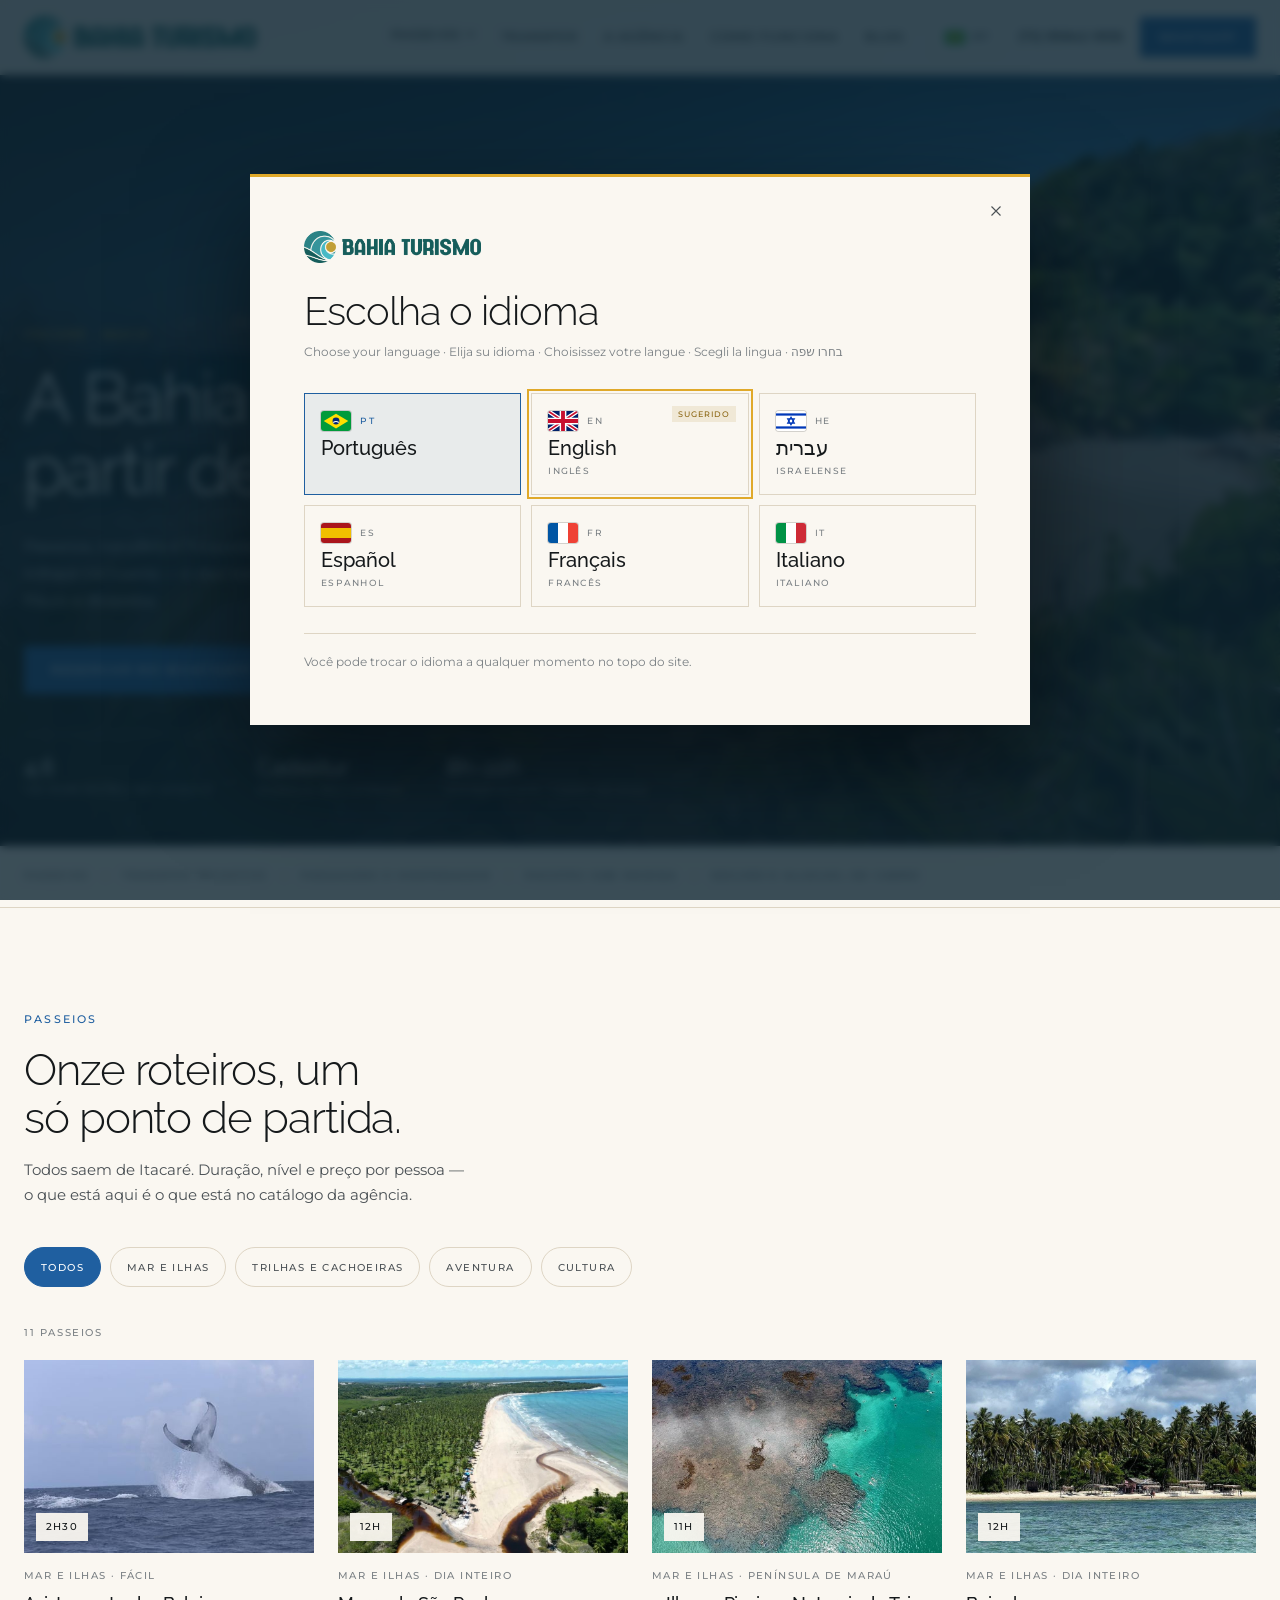
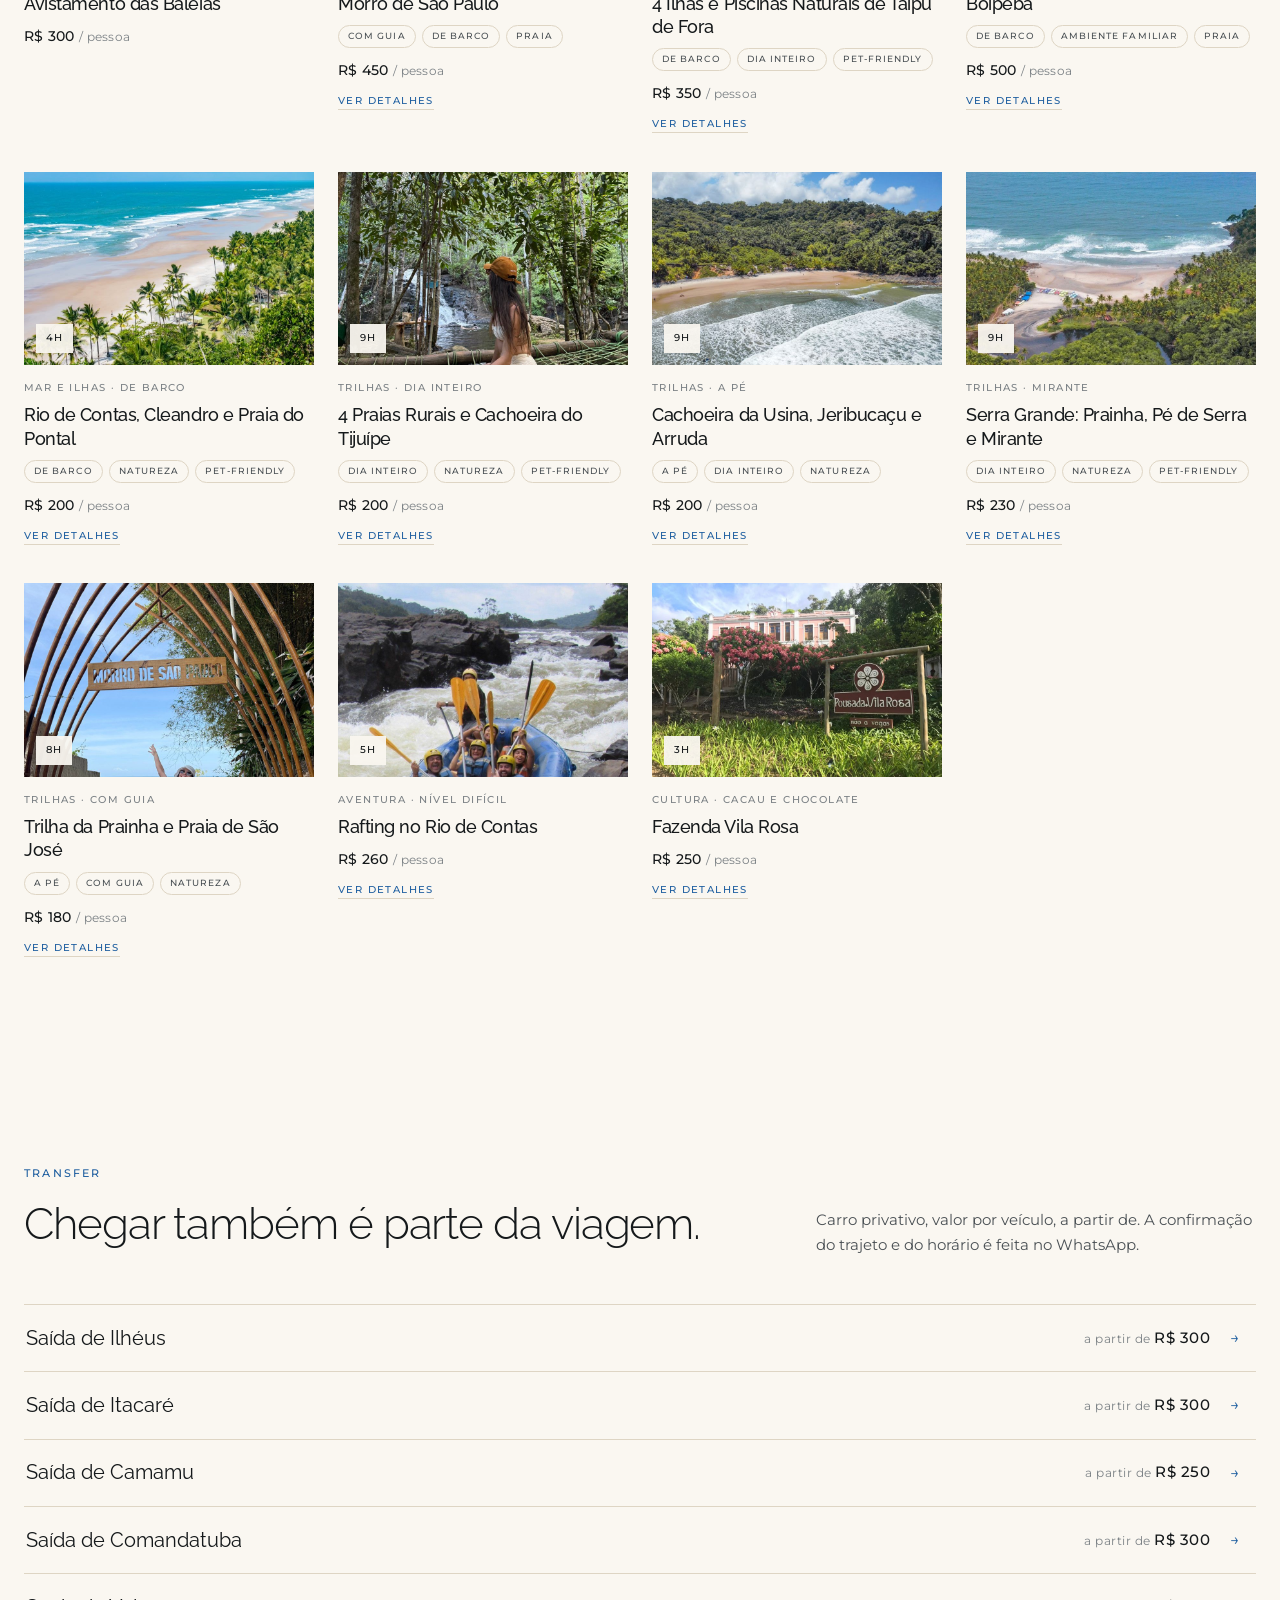
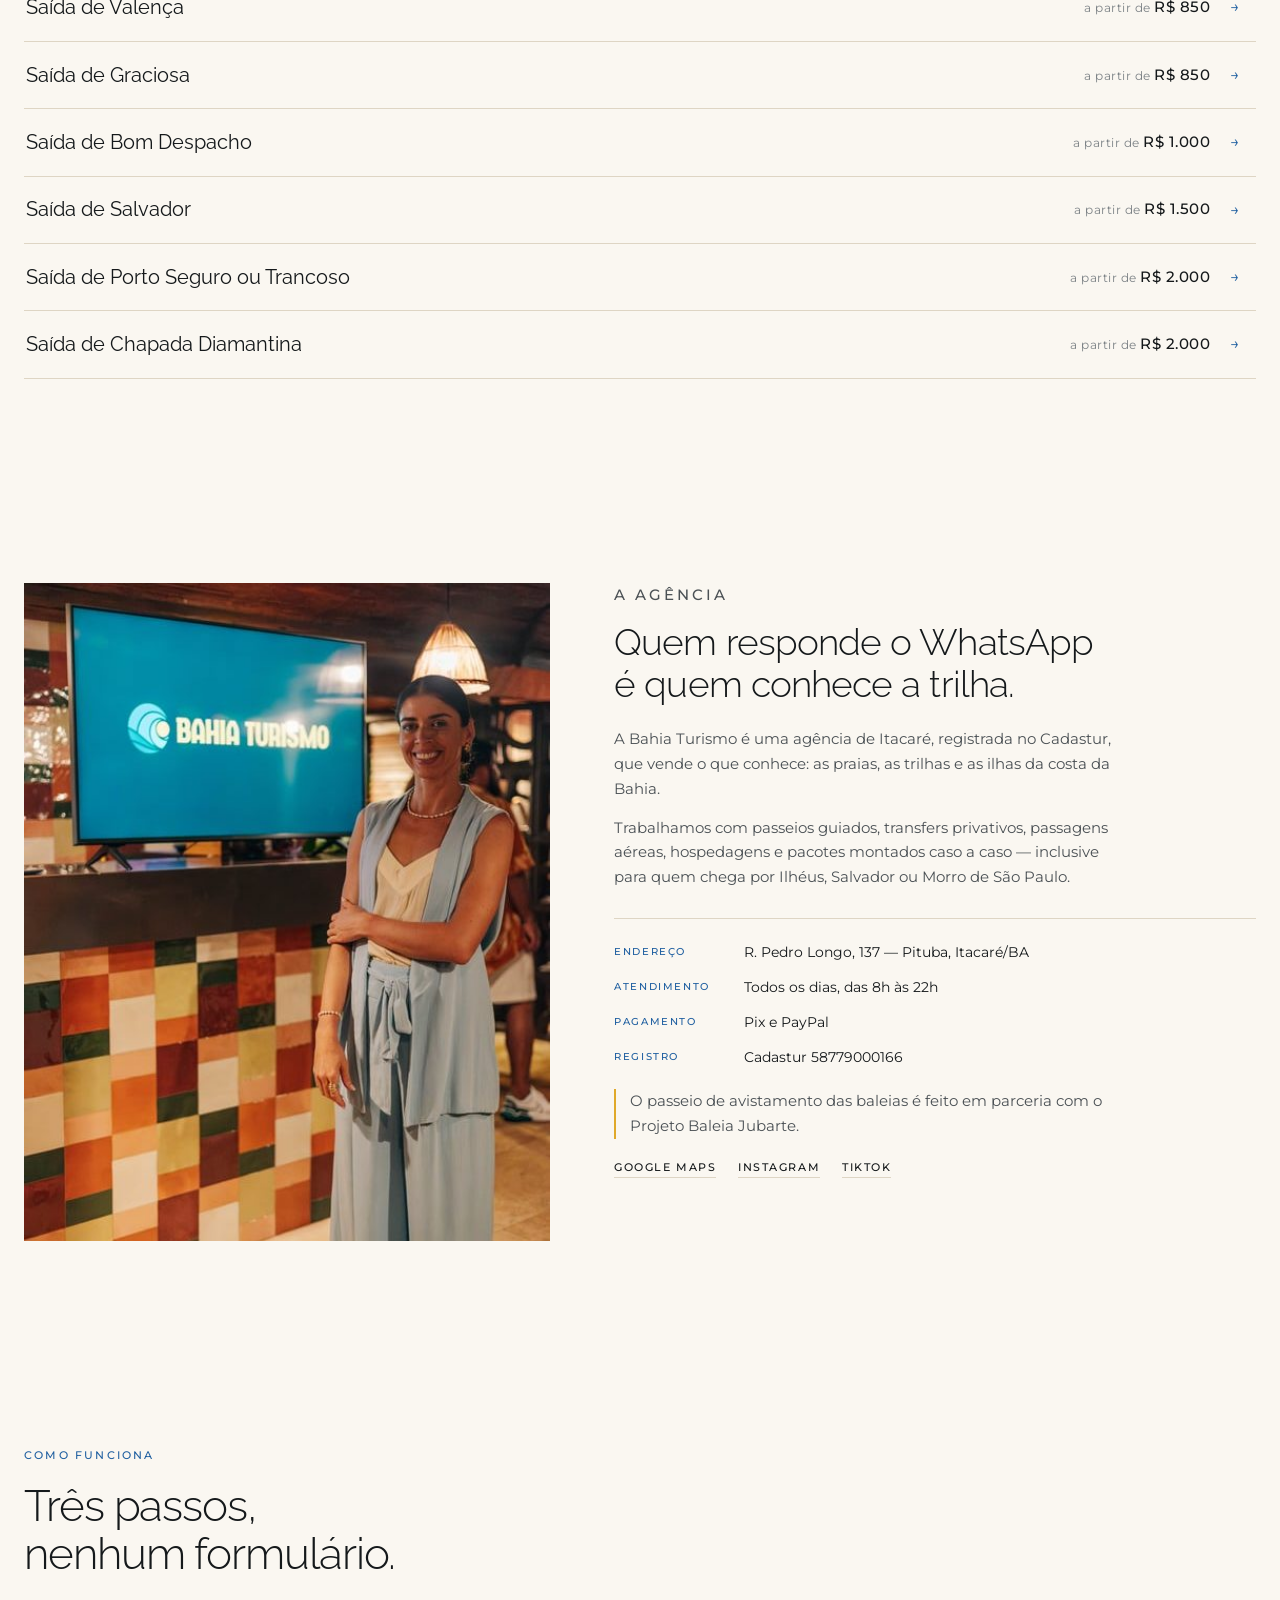
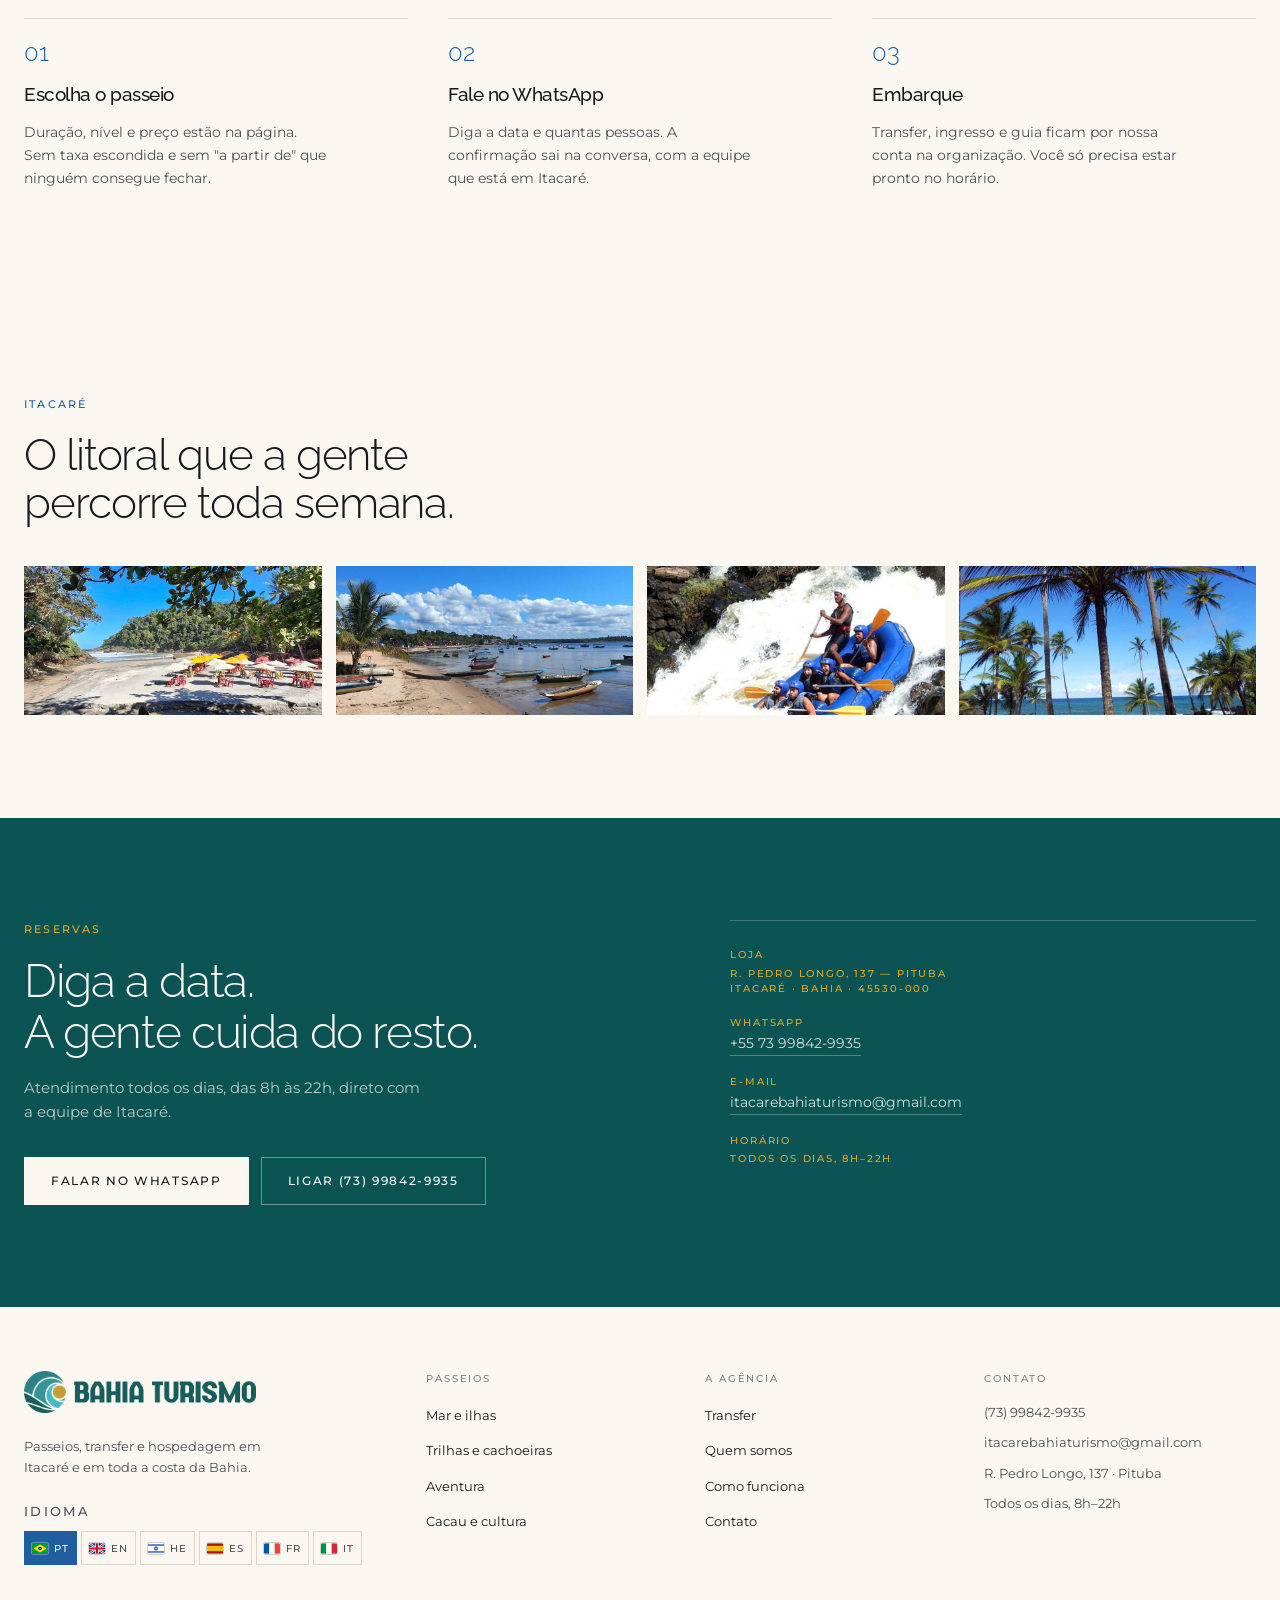
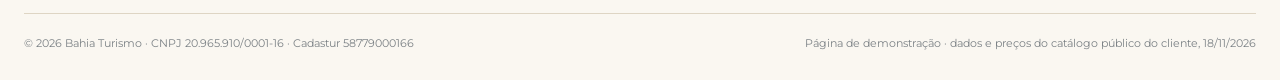
==== commit c94ee28d: "Add a Passeios dropdown to the navbar linking each tour to its detail panel. The client's current si" ====
--- a/index.html
+++ b/index.html
@@ -109,7 +109,28 @@
     </a>
 
     <nav class="main-nav" aria-label="Navegação principal" data-i18n-aria="a11y.navMain">
-      <a href="#passeios" data-i18n="nav.tours">Passeios</a>
+      <div class="nav-dd" data-nav-dd>
+        <button class="nav-dd-toggle" type="button" aria-expanded="false" aria-controls="nav-tours">
+          <span data-i18n="nav.tours">Passeios</span>
+          <svg class="nav-dd-caret" viewBox="0 0 10 6" aria-hidden="true" focusable="false"><path d="M1 1l4 4 4-4" fill="none" stroke="currentColor" stroke-width="1.4"/></svg>
+        </button>
+        <div class="nav-dd-menu" id="nav-tours">
+          <ul>
+            <li><a class="nav-dd-all" href="#passeios" data-i18n="nav.toursAll">Todos os passeios</a></li>
+            <li><a href="#passeios" data-tour="morro" data-i18n="tour.morro.title">Morro de São Paulo</a></li>
+            <li><a href="#passeios" data-tour="taipu" data-i18n="tour.taipu.title">Taipu de Fora</a></li>
+            <li><a href="#passeios" data-tour="boipeba" data-i18n="tour.boipeba.title">Boipeba</a></li>
+            <li><a href="#passeios" data-tour="quatro" data-i18n="tour.quatro.title">Quatro Praias</a></li>
+            <li><a href="#passeios" data-tour="usina" data-i18n="tour.usina.title">Cachoeira da Usina</a></li>
+            <li><a href="#passeios" data-tour="serra" data-i18n="tour.serra.title">Serra Grande</a></li>
+            <li><a href="#passeios" data-tour="prainha" data-i18n="tour.prainha.title">Trilha da Prainha</a></li>
+            <li><a href="#passeios" data-tour="rio" data-i18n="tour.rio.title">Rio de Contas</a></li>
+            <li><a href="#passeios" data-tour="rafting" data-i18n="tour.rafting.title">Rafting</a></li>
+            <li><a href="#passeios" data-tour="fazenda" data-i18n="tour.fazenda.title">Fazenda Vila Rosa</a></li>
+            <li><a href="#passeios" data-i18n="tour.whales.title">Avistamento das Baleias</a></li>
+          </ul>
+        </div>
+      </div>
       <a href="#transfer" data-i18n="nav.transfer">Transfer</a>
       <a href="#agencia" data-i18n="nav.agency">A agência</a>
       <a href="#como-funciona" data-i18n="nav.how">Como funciona</a>
@@ -131,7 +152,23 @@
 </header>
 
 <div class="mobile-nav" id="menu-mobile" hidden>
-  <a href="#passeios" data-i18n="nav.tours">Passeios</a>
+  <details class="mobile-tours">
+    <summary><span data-i18n="nav.tours">Passeios</span></summary>
+    <ul>
+      <li><a href="#passeios" data-i18n="nav.toursAll">Todos os passeios</a></li>
+      <li><a href="#passeios" data-tour="morro" data-i18n="tour.morro.title">Morro de São Paulo</a></li>
+      <li><a href="#passeios" data-tour="taipu" data-i18n="tour.taipu.title">Taipu de Fora</a></li>
+      <li><a href="#passeios" data-tour="boipeba" data-i18n="tour.boipeba.title">Boipeba</a></li>
+      <li><a href="#passeios" data-tour="quatro" data-i18n="tour.quatro.title">Quatro Praias</a></li>
+      <li><a href="#passeios" data-tour="usina" data-i18n="tour.usina.title">Cachoeira da Usina</a></li>
+      <li><a href="#passeios" data-tour="serra" data-i18n="tour.serra.title">Serra Grande</a></li>
+      <li><a href="#passeios" data-tour="prainha" data-i18n="tour.prainha.title">Trilha da Prainha</a></li>
+      <li><a href="#passeios" data-tour="rio" data-i18n="tour.rio.title">Rio de Contas</a></li>
+      <li><a href="#passeios" data-tour="rafting" data-i18n="tour.rafting.title">Rafting</a></li>
+      <li><a href="#passeios" data-tour="fazenda" data-i18n="tour.fazenda.title">Fazenda Vila Rosa</a></li>
+      <li><a href="#passeios" data-i18n="tour.whales.title">Avistamento das Baleias</a></li>
+    </ul>
+  </details>
   <a href="#transfer" data-i18n="nav.transfer">Transfer</a>
   <a href="#agencia" data-i18n="nav.agency">A agência</a>
   <a href="#como-funciona" data-i18n="nav.how">Como funciona</a>
--- a/styles.css
+++ b/styles.css
@@ -106,6 +106,43 @@
 }
 .main-nav a:hover{border-bottom-color:currentColor}
 
+/* ---------- menu de passeios na navbar ---------- */
+
+.nav-dd{position:relative}
+.nav-dd-toggle{
+  display:inline-flex;align-items:center;gap:6px;
+  background:none;border:0;border-bottom:1px solid transparent;padding:6px 0;margin:0;
+  color:inherit;font-family:var(--sans);cursor:pointer;
+  font-size:12px;font-weight:500;letter-spacing:.1em;text-transform:uppercase;
+}
+.nav-dd-toggle:hover{border-bottom-color:currentColor}
+.nav-dd-caret{width:9px;height:6px;flex-shrink:0;transition:transform .25s ease}
+.nav-dd.is-open .nav-dd-caret{transform:rotate(180deg)}
+
+.nav-dd-menu{display:none;position:absolute;top:calc(100% + 16px);left:50%;transform:translateX(-50%);z-index:60}
+.nav-dd-menu::before{content:"";position:absolute;left:0;right:0;top:-18px;height:18px}
+.nav-dd.is-open .nav-dd-menu{display:block}
+
+.nav-dd-menu ul{
+  list-style:none;margin:0;padding:16px 22px;
+  display:grid;grid-template-columns:1fr 1fr;gap:1px 28px;
+  min-width:460px;
+  background:var(--paper);border:1px solid var(--sand);
+  box-shadow:0 26px 60px -34px rgba(14,34,30,.55);
+}
+.main-nav .nav-dd-menu a{
+  display:block;padding:8px 0;border-bottom:0;
+  font-size:12.5px;font-weight:500;letter-spacing:.02em;text-transform:none;
+  color:var(--ink-2);text-decoration:none;white-space:nowrap;
+  transition:color .2s ease;
+}
+.main-nav .nav-dd-menu a:hover{color:var(--sea)}
+.main-nav .nav-dd-menu .nav-dd-all{
+  color:var(--ink);font-weight:600;
+  border-bottom:1px solid var(--sand);margin-bottom:5px;padding-bottom:10px;
+}
+html[dir="rtl"] .nav-dd-menu ul{text-align:right}
+
 .header-actions{display:flex;align-items:center;gap:16px}
 .phone{font-size:13px;font-weight:500;text-decoration:none;letter-spacing:.02em;white-space:nowrap}
 .phone:hover{color:var(--sea)}
@@ -133,6 +170,22 @@
 }
 .mobile-nav .btn{font-family:var(--sans);font-size:12px;border-bottom:0;margin-top:20px}
 .mobile-nav .mobile-phone{font-family:var(--sans);font-size:14px;letter-spacing:.04em;border-bottom:0;color:var(--ink-2)}
+
+.mobile-tours{border-bottom:1px solid var(--sand)}
+.mobile-tours summary{
+  display:flex;align-items:center;justify-content:space-between;
+  font-family:var(--display);font-size:22px;font-weight:400;line-height:1.6;
+  padding:6px 0;cursor:pointer;list-style:none;
+}
+.mobile-tours summary::-webkit-details-marker{display:none}
+.mobile-tours summary::after{content:"+";font-family:var(--sans);font-size:18px;color:var(--ink-2)}
+.mobile-tours[open] summary::after{content:"–"}
+.mobile-tours ul{list-style:none;margin:2px 0 14px;padding:0}
+.mobile-nav .mobile-tours ul a{
+  display:block;font-family:var(--sans);font-size:15px;font-weight:500;line-height:1.5;
+  padding:9px 0;border-bottom:0;color:var(--ink-2);
+}
+.mobile-nav .mobile-tours ul a:hover{color:var(--sea)}
 
 /* ---------- hero ---------- */
 
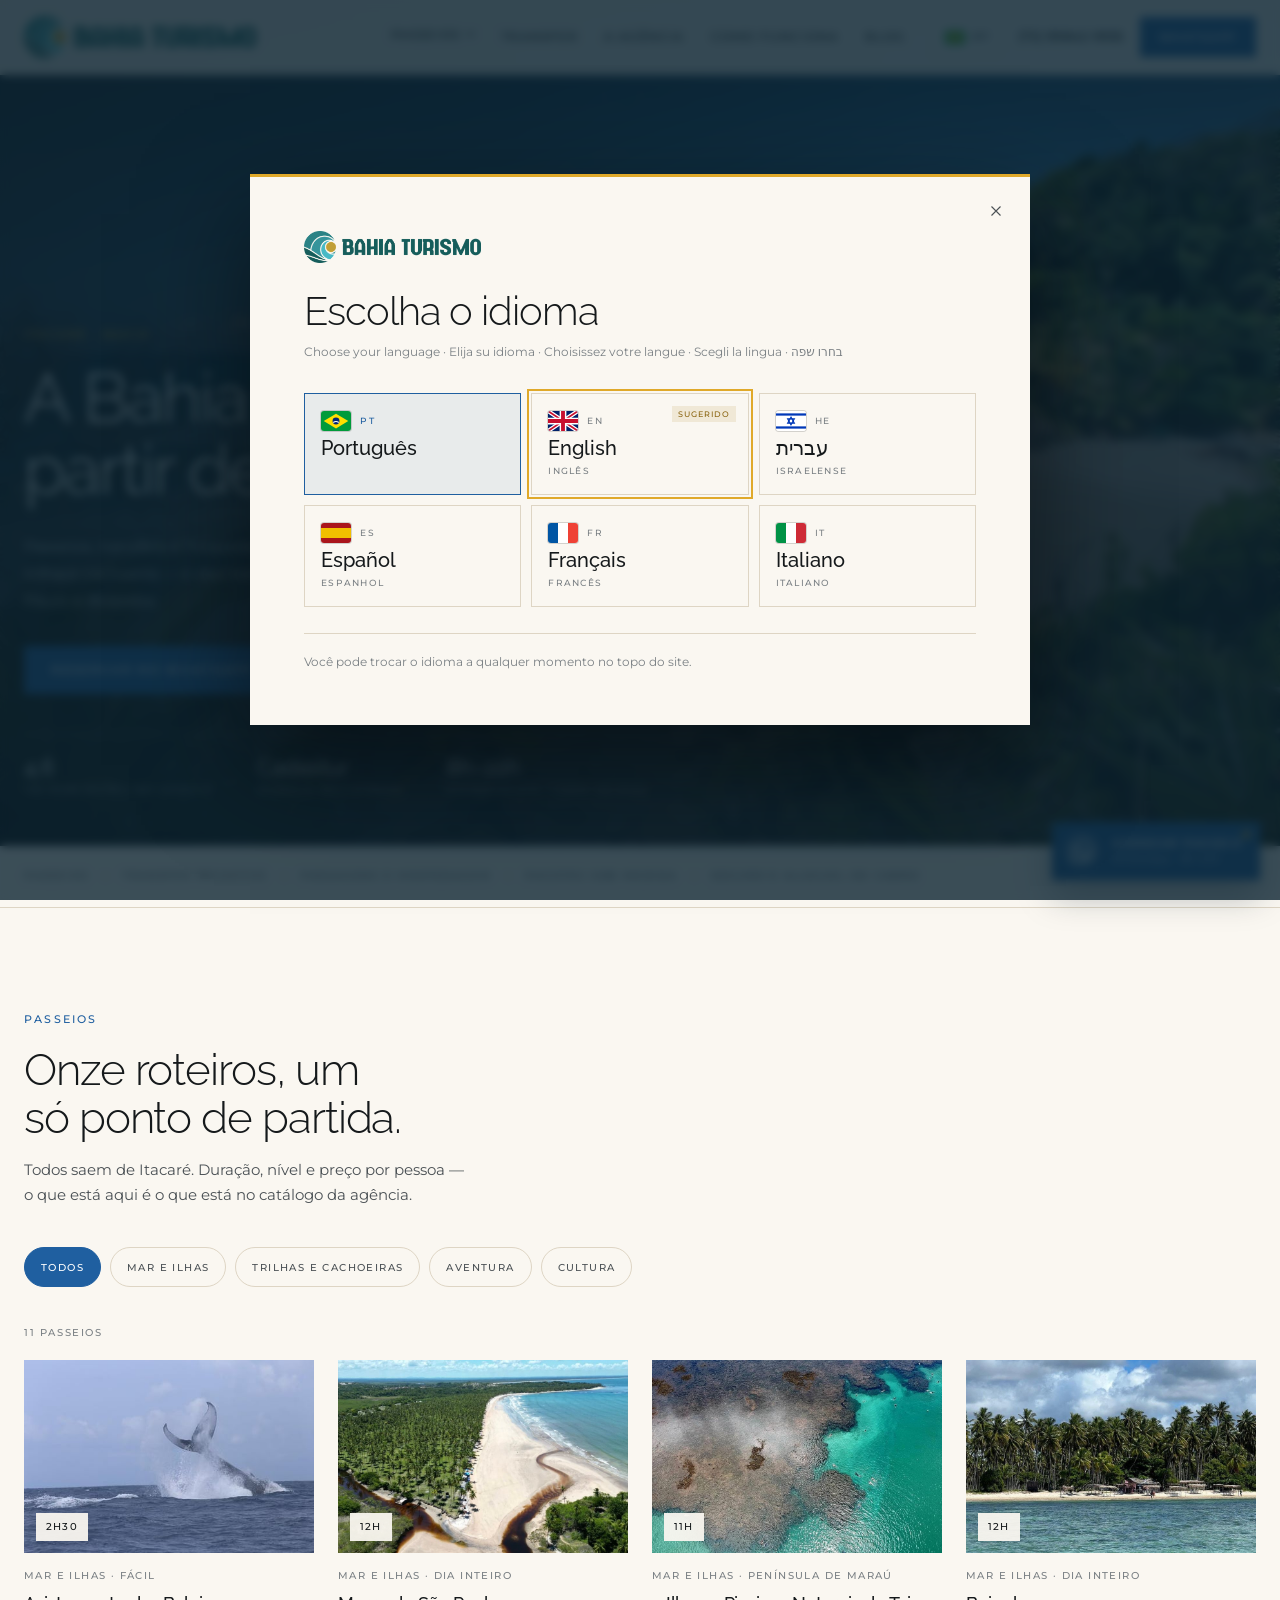
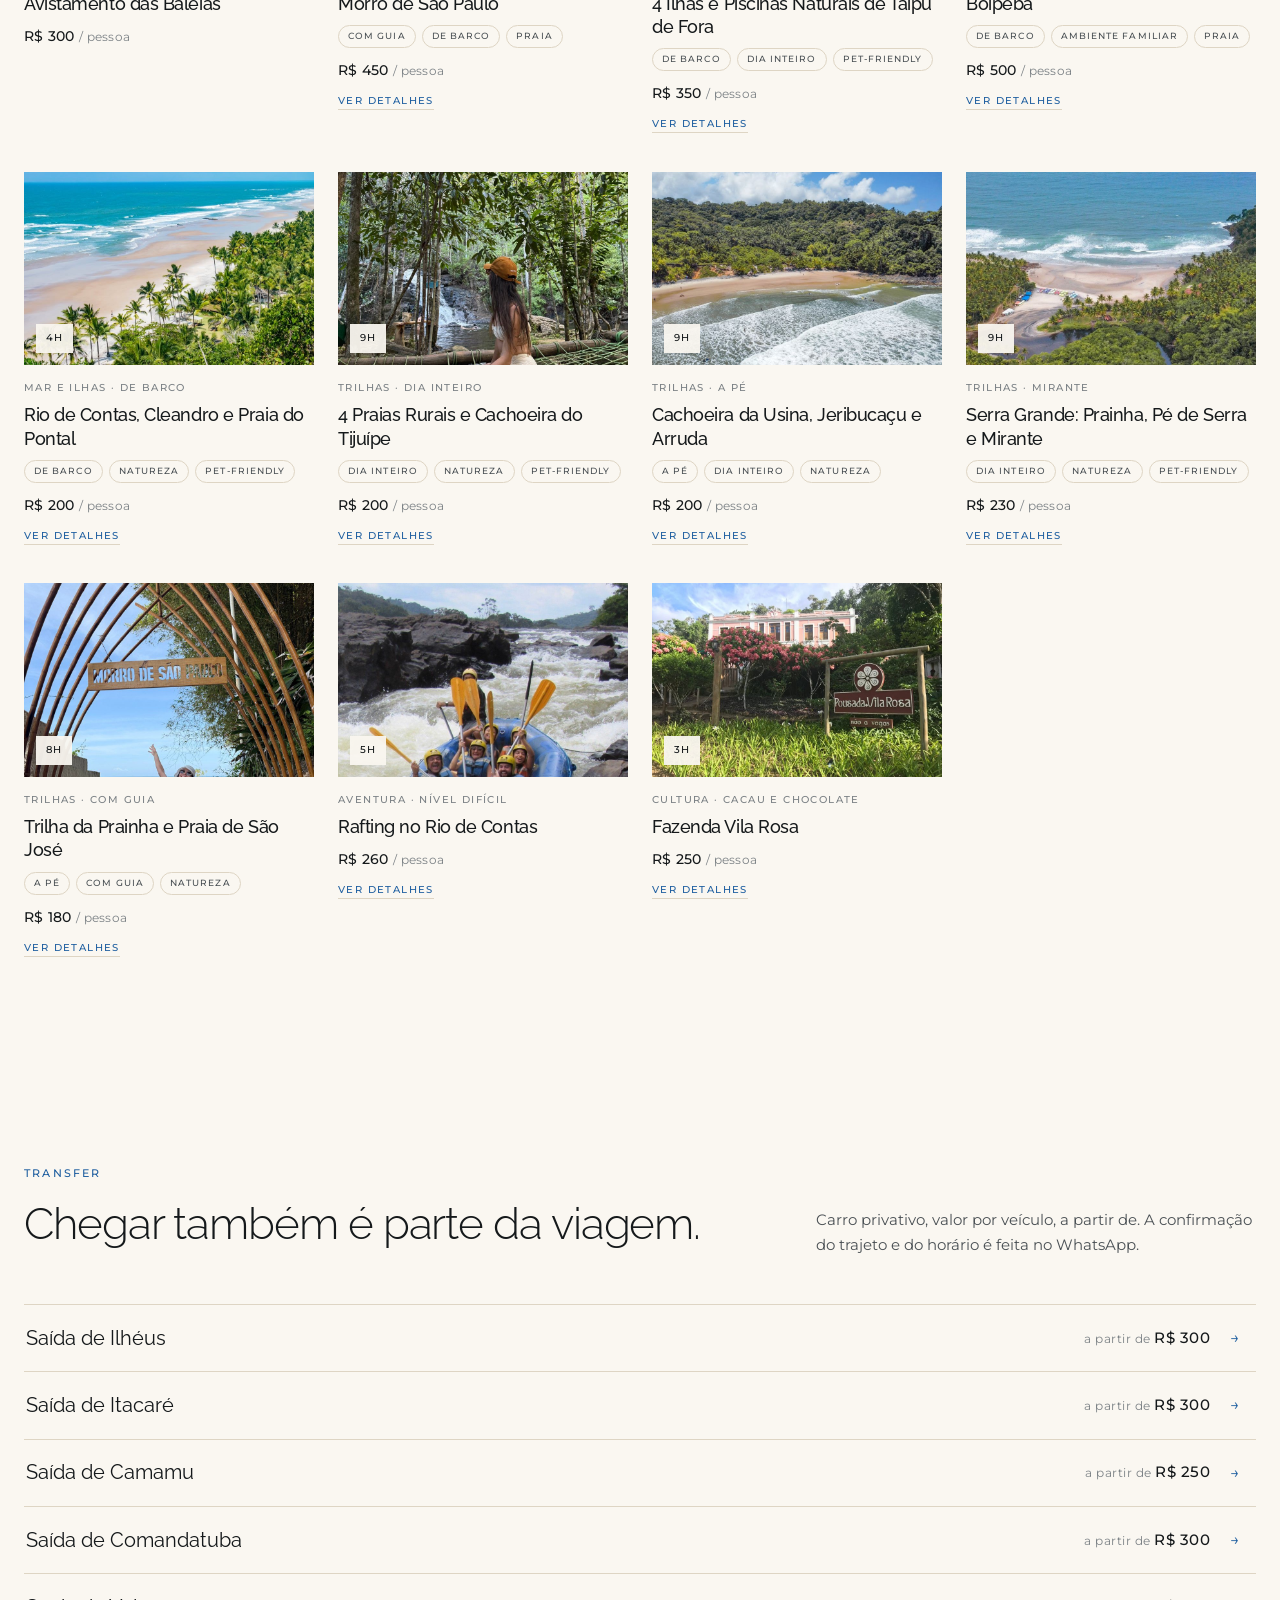
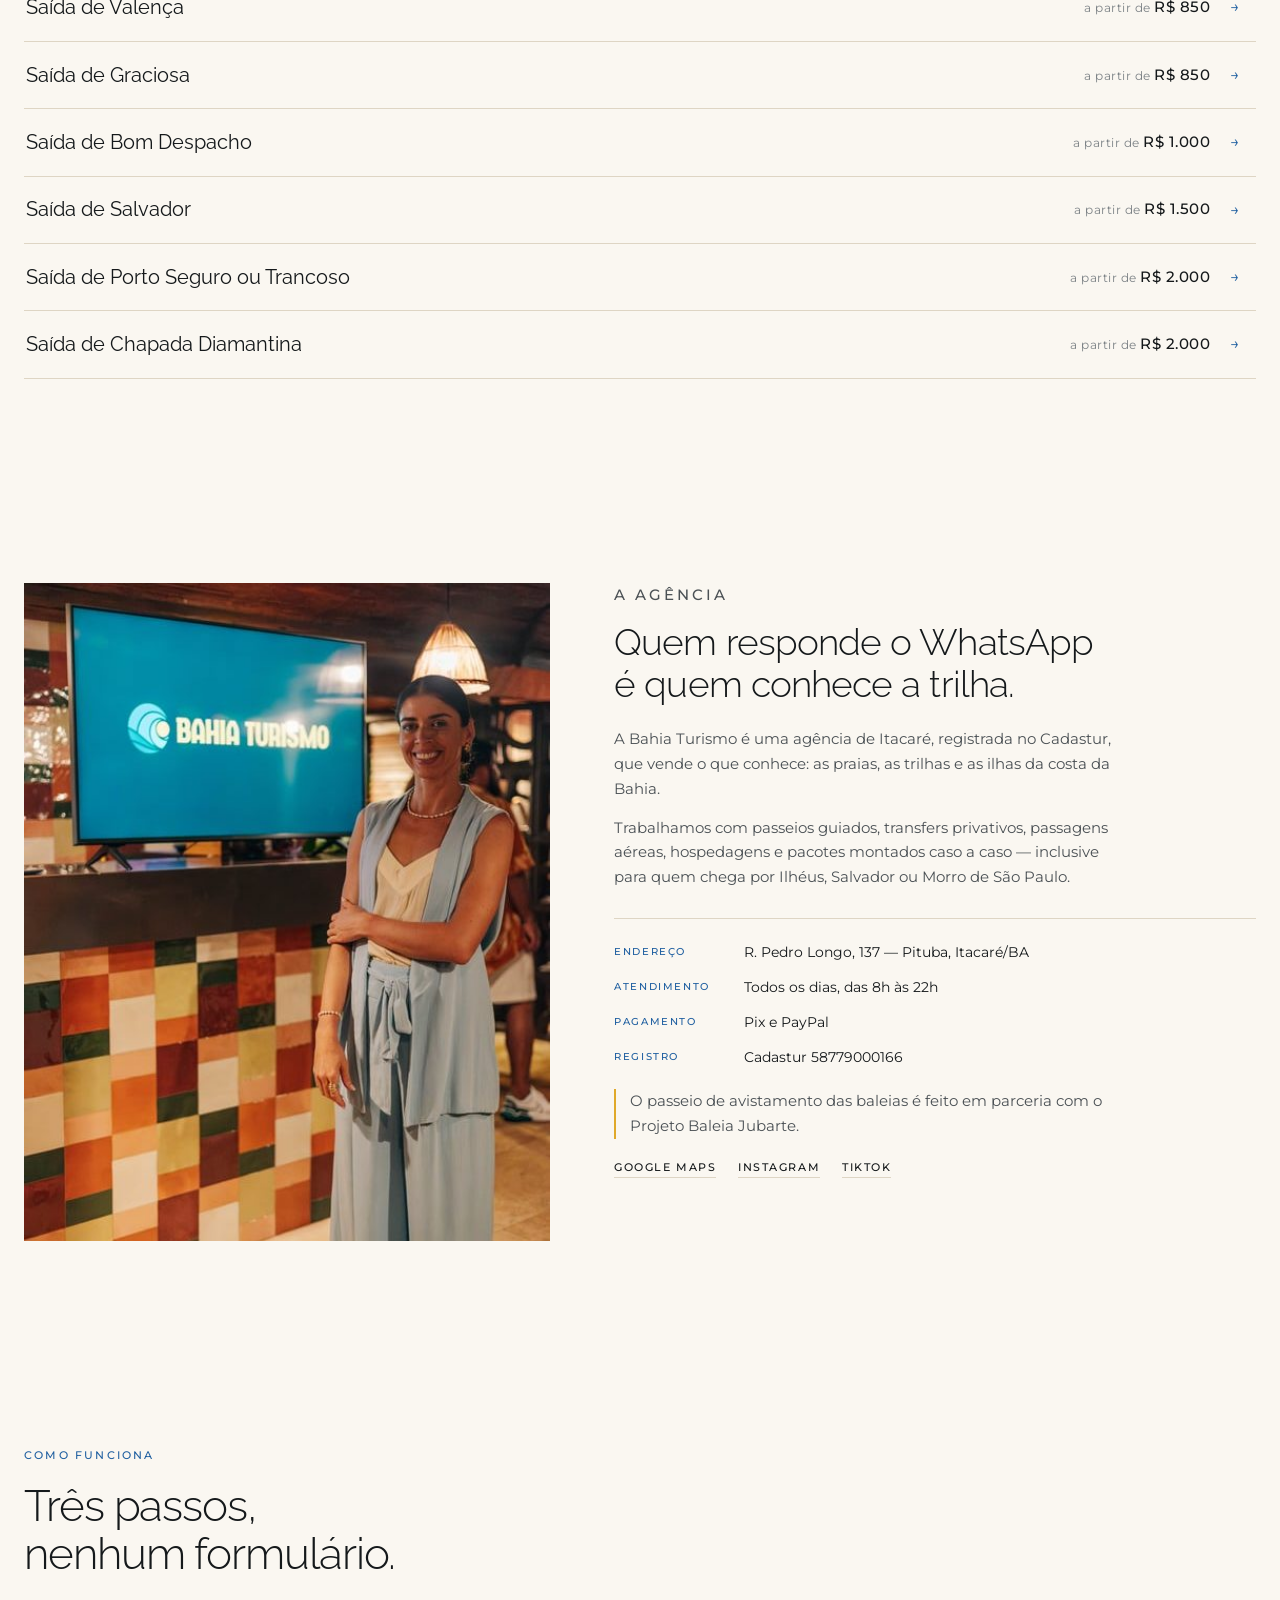
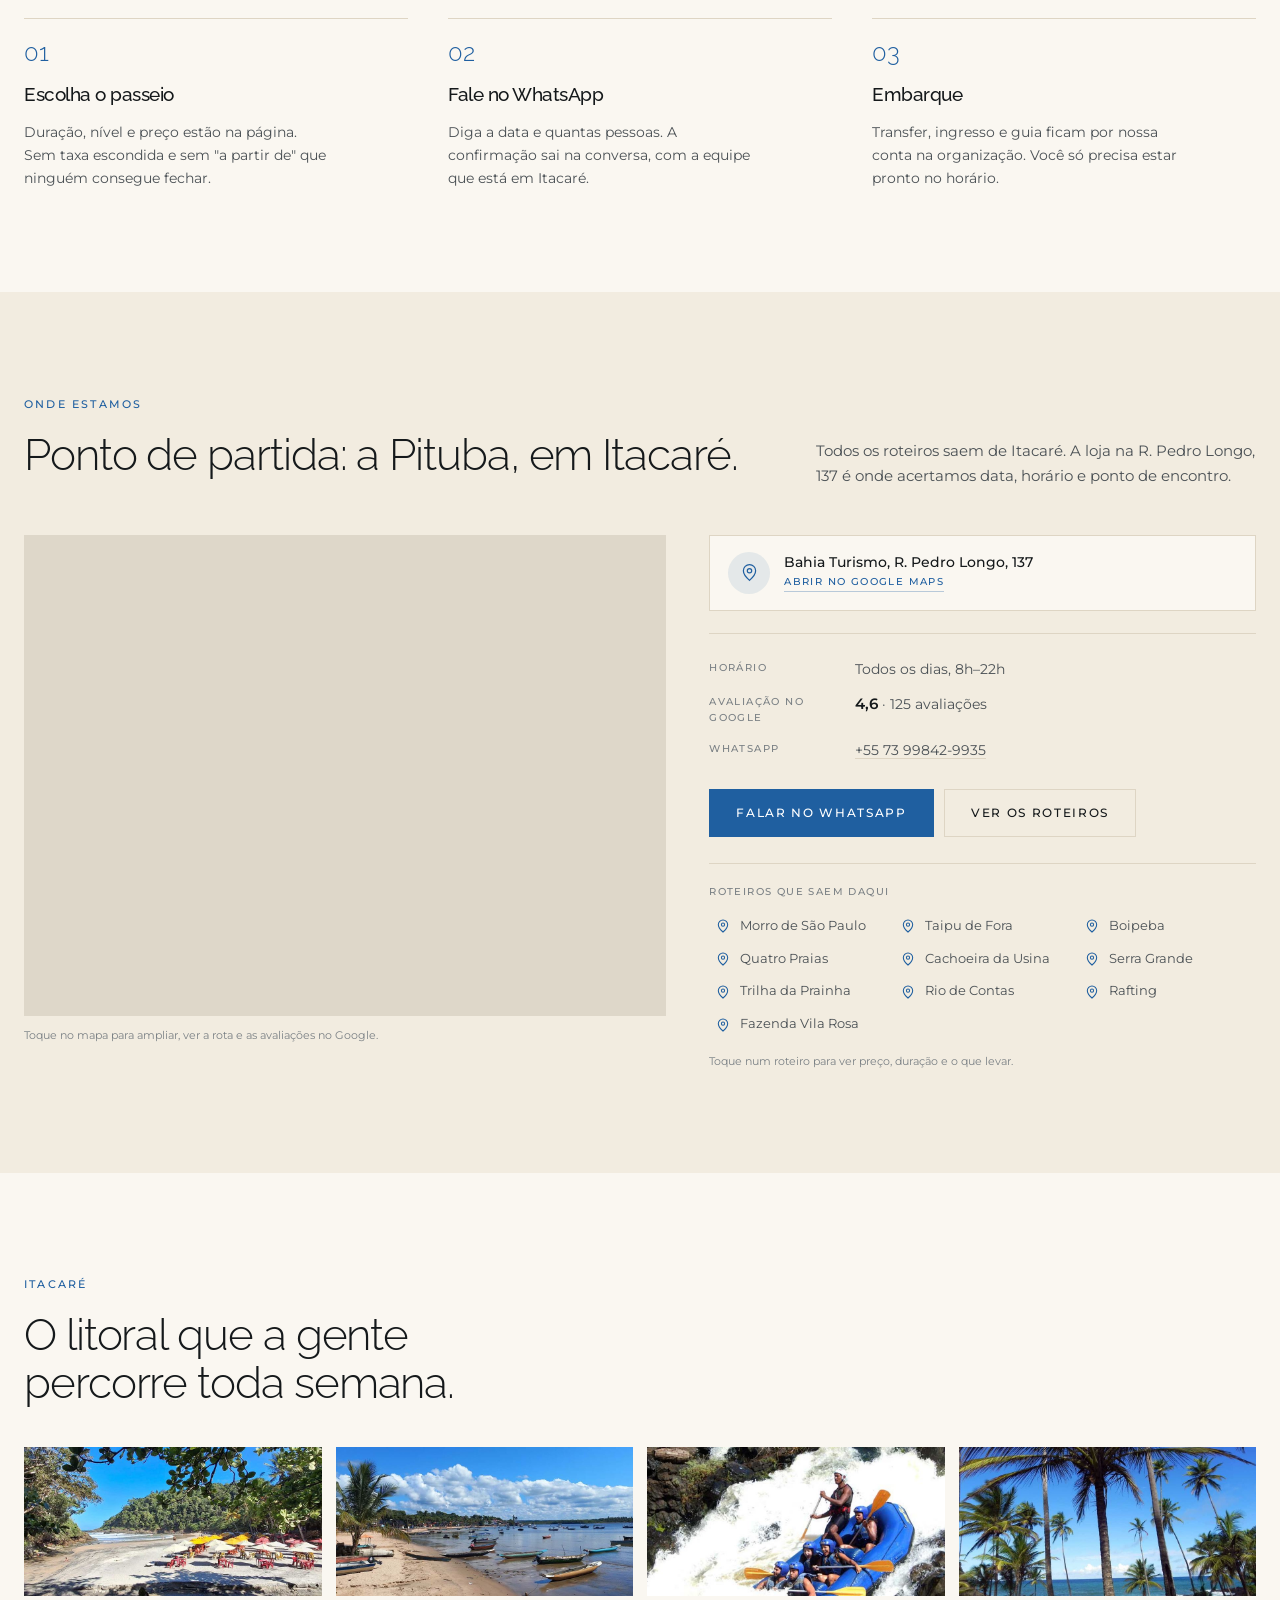
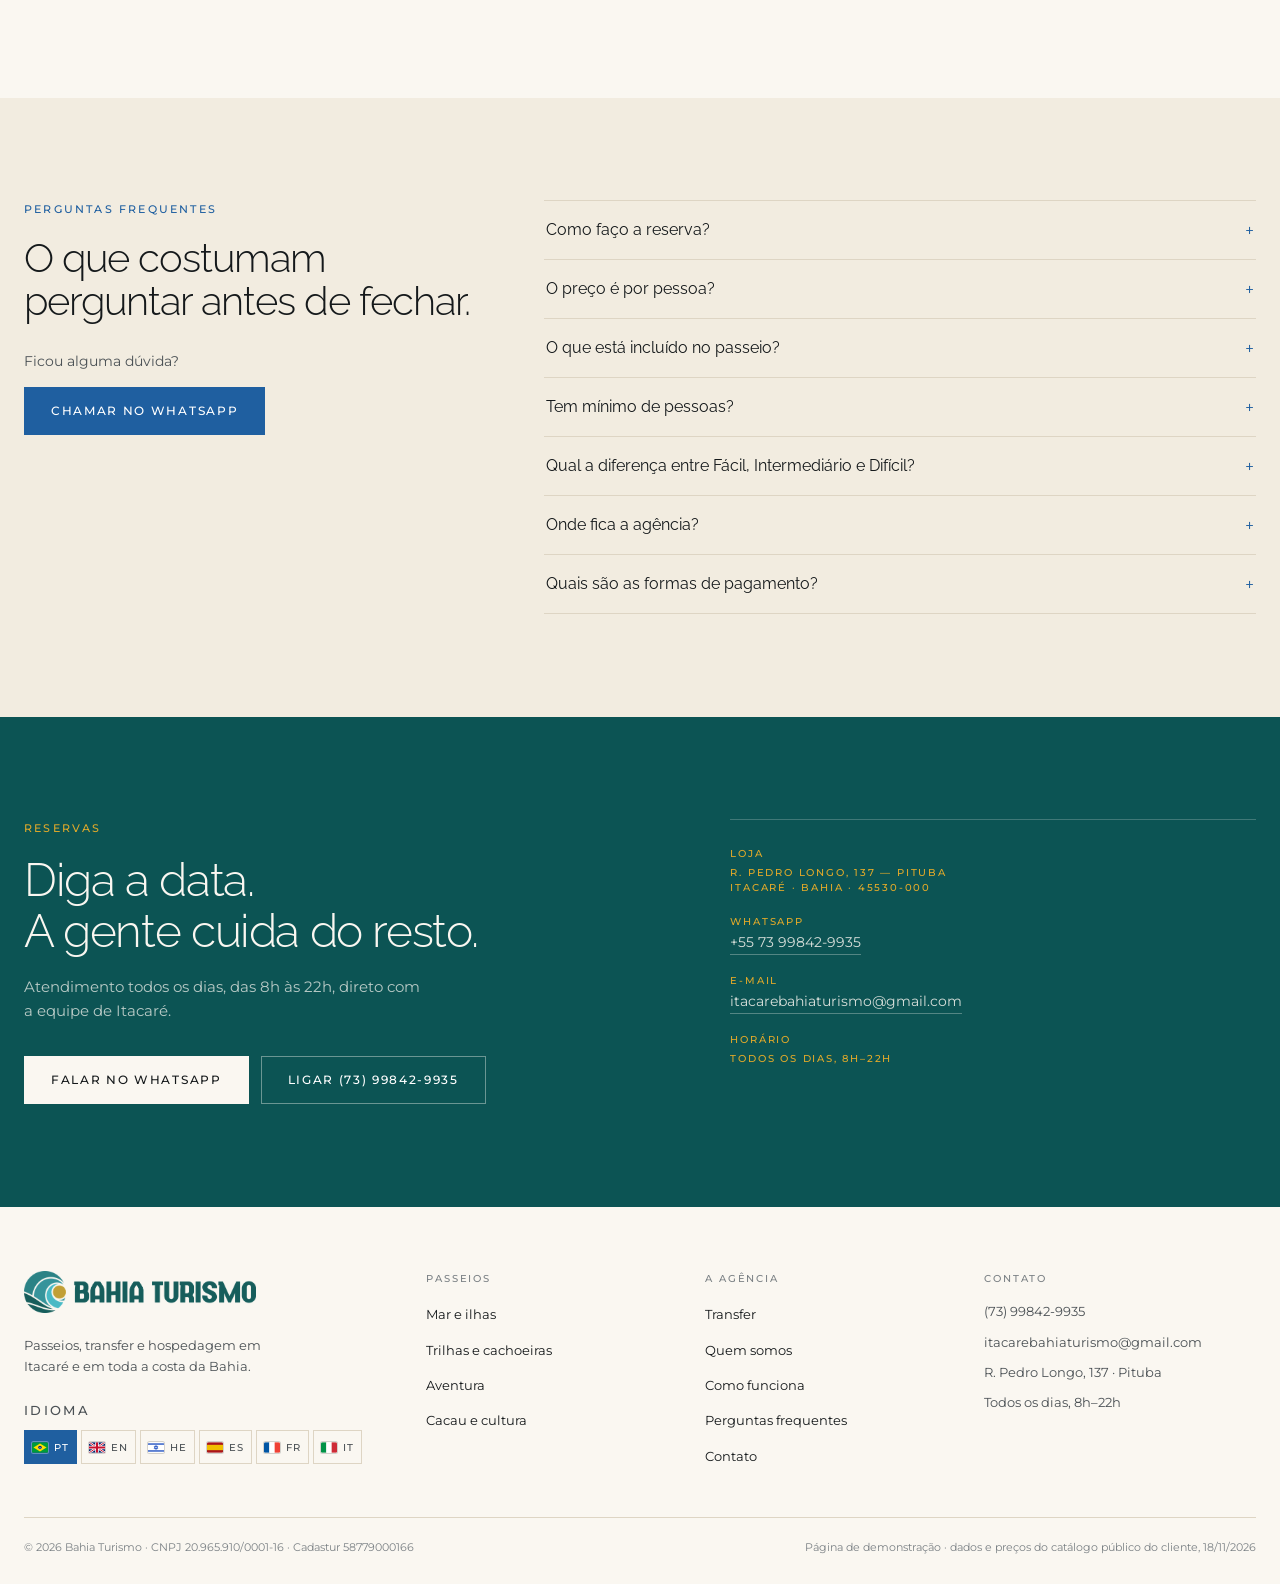
==== commit acff14ca: "Adiciona proposta stories, preview no WhatsApp e atalho /p" ====
--- a/index.html
+++ b/index.html
@@ -9,8 +9,13 @@
 <meta property="og:type" content="website">
 <meta property="og:title" content="Bahia Turismo — passeios e transfers em Itacaré" data-i18n-content="meta.ogTitle">
 <meta property="og:description" content="Onze passeios de mar, trilha e cachoeira saindo de Itacaré. Transfers privativos para Ilhéus, Salvador, Morro de São Paulo, Boipeba e Chapada Diamantina." data-i18n-content="meta.ogDesc">
-<meta property="og:image" content="assets/img/hero-1.jpg">
+<meta property="og:url" content="https://bahiaturismo-previa.vercel.app/">
+<meta property="og:image" content="https://bahiaturismo-previa.vercel.app/assets/img/hero-1.jpg">
+<meta property="og:image:width" content="1600">
+<meta property="og:image:height" content="900">
+<meta property="og:image:alt" content="Passeios e transfers em Itacaré, Bahia">
 <meta property="og:locale" content="pt_BR">
+<meta name="twitter:card" content="summary_large_image">
 <link rel="icon" href="assets/img/icon.png" type="image/png" sizes="64x64">
 <link rel="apple-touch-icon" href="assets/img/apple-touch-icon.png">
 <link rel="preconnect" href="https://fonts.googleapis.com">
@@ -563,6 +568,74 @@
     </div>
   </section>
 
+  <section class="section section-map" id="mapa" aria-labelledby="mapa-title">
+    <div class="container">
+      <div class="section-head split">
+        <div>
+          <p class="eyebrow" data-i18n="mapa.eyebrow">Onde estamos</p>
+          <h2 id="mapa-title" data-i18n="mapa.title">Ponto de partida: a Pituba, em Itacaré.</h2>
+        </div>
+        <p class="section-sub" data-i18n="mapa.sub">Todos os roteiros saem de Itacaré. A loja na R. Pedro Longo, 137 é onde acertamos data, horário e ponto de encontro.</p>
+      </div>
+
+      <div class="map-layout">
+        <div class="map-canvas">
+          <iframe class="map-frame" src="https://www.google.com/maps?q=R.+Pedro+Longo,+137+-+Pituba,+Itacar%C3%A9+-+BA,+45530-000&z=16&hl=pt-BR&output=embed" title="Mapa da Bahia Turismo — R. Pedro Longo, 137, Itacaré" loading="lazy" referrerpolicy="no-referrer-when-downgrade"></iframe>
+          <p class="map-hint" data-i18n="mapa.hint">Toque no mapa para ampliar, ver a rota e as avaliações no Google.</p>
+        </div>
+
+        <div class="map-info">
+          <a class="map-place" href="https://www.google.com/maps/search/?api=1&amp;query=Bahia+Turismo+R.+Pedro+Longo+137+Itacar%C3%A9+BA&amp;query_place_id=ChIJE_aiiAdKOQcRO44cLSyNoD8" target="_blank" rel="noopener">
+            <span class="map-pin" aria-hidden="true">
+              <svg viewBox="0 0 24 24" fill="none" stroke="currentColor" stroke-width="1.4"><path d="M12 21s7-6.1 7-11a7 7 0 1 0-14 0c0 4.9 7 11 7 11Z"/><circle cx="12" cy="10" r="2.5"/></svg>
+            </span>
+            <span class="map-place-text">
+              <strong data-i18n="mapa.place">Bahia Turismo, R. Pedro Longo, 137</strong>
+              <span class="map-place-open" data-i18n="mapa.route">Abrir no Google Maps</span>
+            </span>
+          </a>
+
+          <dl class="map-facts">
+            <div>
+              <dt data-i18n="addr.hours">Horário</dt>
+              <dd data-i18n="addr.hoursValue">Todos os dias, 8h–22h</dd>
+            </div>
+            <div>
+              <dt data-i18n="mapa.rating">Avaliação no Google</dt>
+              <dd><strong data-i18n="hero.rating">4,6</strong> · <span data-i18n="hero.ratingLabel">125 avaliações</span></dd>
+            </div>
+            <div>
+              <dt data-i18n="addr.whatsapp">WhatsApp</dt>
+              <dd><a href="https://wa.me/5573998429935" data-wa="general">+55 73 99842-9935</a></dd>
+            </div>
+          </dl>
+
+          <div class="map-actions">
+            <a class="btn btn-solid" href="https://wa.me/5573998429935" data-wa="general" data-i18n="cta.talk">Falar no WhatsApp</a>
+            <a class="btn btn-ghost" href="#passeios" data-i18n="mapa.tours">Ver os roteiros</a>
+          </div>
+
+          <div class="map-dests">
+            <p class="map-dests-label" data-i18n="mapa.destLabel">Roteiros que saem daqui</p>
+            <ul class="map-dests-list">
+              <li><button class="map-dest" type="button" data-tour="morro"><span class="map-dest-pin" aria-hidden="true"><svg viewBox="0 0 24 24" fill="none" stroke="currentColor" stroke-width="1.6"><path d="M12 21s7-6.1 7-11a7 7 0 1 0-14 0c0 4.9 7 11 7 11Z"/><circle cx="12" cy="10" r="2.4"/></svg></span><span data-i18n="tour.morro.title">Morro de São Paulo</span></button></li>
+              <li><button class="map-dest" type="button" data-tour="taipu"><span class="map-dest-pin" aria-hidden="true"><svg viewBox="0 0 24 24" fill="none" stroke="currentColor" stroke-width="1.6"><path d="M12 21s7-6.1 7-11a7 7 0 1 0-14 0c0 4.9 7 11 7 11Z"/><circle cx="12" cy="10" r="2.4"/></svg></span><span data-i18n="tour.taipu.title">Taipu de Fora</span></button></li>
+              <li><button class="map-dest" type="button" data-tour="boipeba"><span class="map-dest-pin" aria-hidden="true"><svg viewBox="0 0 24 24" fill="none" stroke="currentColor" stroke-width="1.6"><path d="M12 21s7-6.1 7-11a7 7 0 1 0-14 0c0 4.9 7 11 7 11Z"/><circle cx="12" cy="10" r="2.4"/></svg></span><span data-i18n="tour.boipeba.title">Boipeba</span></button></li>
+              <li><button class="map-dest" type="button" data-tour="quatro"><span class="map-dest-pin" aria-hidden="true"><svg viewBox="0 0 24 24" fill="none" stroke="currentColor" stroke-width="1.6"><path d="M12 21s7-6.1 7-11a7 7 0 1 0-14 0c0 4.9 7 11 7 11Z"/><circle cx="12" cy="10" r="2.4"/></svg></span><span data-i18n="tour.quatro.title">Quatro Praias</span></button></li>
+              <li><button class="map-dest" type="button" data-tour="usina"><span class="map-dest-pin" aria-hidden="true"><svg viewBox="0 0 24 24" fill="none" stroke="currentColor" stroke-width="1.6"><path d="M12 21s7-6.1 7-11a7 7 0 1 0-14 0c0 4.9 7 11 7 11Z"/><circle cx="12" cy="10" r="2.4"/></svg></span><span data-i18n="tour.usina.title">Cachoeira da Usina</span></button></li>
+              <li><button class="map-dest" type="button" data-tour="serra"><span class="map-dest-pin" aria-hidden="true"><svg viewBox="0 0 24 24" fill="none" stroke="currentColor" stroke-width="1.6"><path d="M12 21s7-6.1 7-11a7 7 0 1 0-14 0c0 4.9 7 11 7 11Z"/><circle cx="12" cy="10" r="2.4"/></svg></span><span data-i18n="tour.serra.title">Serra Grande</span></button></li>
+              <li><button class="map-dest" type="button" data-tour="prainha"><span class="map-dest-pin" aria-hidden="true"><svg viewBox="0 0 24 24" fill="none" stroke="currentColor" stroke-width="1.6"><path d="M12 21s7-6.1 7-11a7 7 0 1 0-14 0c0 4.9 7 11 7 11Z"/><circle cx="12" cy="10" r="2.4"/></svg></span><span data-i18n="tour.prainha.title">Trilha da Prainha</span></button></li>
+              <li><button class="map-dest" type="button" data-tour="rio"><span class="map-dest-pin" aria-hidden="true"><svg viewBox="0 0 24 24" fill="none" stroke="currentColor" stroke-width="1.6"><path d="M12 21s7-6.1 7-11a7 7 0 1 0-14 0c0 4.9 7 11 7 11Z"/><circle cx="12" cy="10" r="2.4"/></svg></span><span data-i18n="tour.rio.title">Rio de Contas</span></button></li>
+              <li><button class="map-dest" type="button" data-tour="rafting"><span class="map-dest-pin" aria-hidden="true"><svg viewBox="0 0 24 24" fill="none" stroke="currentColor" stroke-width="1.6"><path d="M12 21s7-6.1 7-11a7 7 0 1 0-14 0c0 4.9 7 11 7 11Z"/><circle cx="12" cy="10" r="2.4"/></svg></span><span data-i18n="tour.rafting.title">Rafting</span></button></li>
+              <li><button class="map-dest" type="button" data-tour="fazenda"><span class="map-dest-pin" aria-hidden="true"><svg viewBox="0 0 24 24" fill="none" stroke="currentColor" stroke-width="1.6"><path d="M12 21s7-6.1 7-11a7 7 0 1 0-14 0c0 4.9 7 11 7 11Z"/><circle cx="12" cy="10" r="2.4"/></svg></span><span data-i18n="tour.fazenda.title">Fazenda Vila Rosa</span></button></li>
+            </ul>
+            <p class="map-dests-hint" data-i18n="mapa.destHint">Toque num roteiro para ver preço, duração e o que levar.</p>
+          </div>
+        </div>
+      </div>
+    </div>
+  </section>
+
   <section class="section" id="itacare" aria-labelledby="itacare-title">
     <div class="container">
       <div class="section-head">
@@ -575,6 +648,48 @@
         <li><img src="assets/img/itacare-3.jpg" alt="Rafting nas corredeiras do Rio de Contas" width="900" height="450" loading="lazy"></li>
         <li><img src="assets/img/itacare-4.jpg" alt="Caminho de coqueiros na Trilha da Tiririca" width="900" height="450" loading="lazy"></li>
       </ul>
+    </div>
+  </section>
+
+  <section class="section section-faq" id="faq" aria-labelledby="faq-title">
+    <div class="container faq-layout">
+      <div class="faq-head">
+        <p class="eyebrow" data-i18n="faq.eyebrow">Perguntas frequentes</p>
+        <h2 id="faq-title" data-i18n="faq.title">O que costumam perguntar antes de fechar.</h2>
+        <p class="faq-cta-text" data-i18n="faq.cta">Ficou alguma dúvida?</p>
+        <a class="btn btn-solid" href="https://wa.me/5573998429935" data-wa="general" data-i18n="faq.ctaBtn">Chamar no WhatsApp</a>
+      </div>
+
+      <div class="faq-list">
+        <details class="faq-item">
+          <summary><span data-i18n="faq.q1">Como faço a reserva?</span></summary>
+          <div class="faq-answer"><p data-i18n="faq.a1">Pelo WhatsApp. Diga o passeio, a data e quantas pessoas — a gente confirma horário e ponto de encontro na conversa. A loja na Pituba também atende todos os dias, das 8h às 22h.</p></div>
+        </details>
+        <details class="faq-item">
+          <summary><span data-i18n="faq.q2">O preço é por pessoa?</span></summary>
+          <div class="faq-answer"><p data-i18n="faq.a2">Sim. Os valores dos passeios são por pessoa; os do transfer são por veículo, cotados a partir de Itacaré.</p></div>
+        </details>
+        <details class="faq-item">
+          <summary><span data-i18n="faq.q3">O que está incluído no passeio?</span></summary>
+          <div class="faq-answer"><p data-i18n="faq.a3">Muda de roteiro para roteiro. A ficha de cada passeio lista o que está incluído, o que não está e o que vale levar.</p></div>
+        </details>
+        <details class="faq-item">
+          <summary><span data-i18n="faq.q4">Tem mínimo de pessoas?</span></summary>
+          <div class="faq-answer"><p data-i18n="faq.a4">Alguns roteiros pedem um número mínimo de participantes, indicado na ficha. Para datas de alta temporada, confirme com antecedência.</p></div>
+        </details>
+        <details class="faq-item">
+          <summary><span data-i18n="faq.q5">Qual a diferença entre Fácil, Intermediário e Difícil?</span></summary>
+          <div class="faq-answer"><p data-i18n="faq.a5">É o esforço físico do roteiro. Fácil é o que quase todo mundo faz; Intermediário tem trilha ou caminhada maior; Difícil, como o rafting, pede disposição de verdade.</p></div>
+        </details>
+        <details class="faq-item">
+          <summary><span data-i18n="faq.q6">Onde fica a agência?</span></summary>
+          <div class="faq-answer"><p data-i18n="faq.a6">R. Pedro Longo, 137 — Pituba, no centro de Itacaré, todos os dias das 8h às 22h. O mapa da página abre a rota no Google.</p></div>
+        </details>
+        <details class="faq-item">
+          <summary><span data-i18n="faq.q7">Quais são as formas de pagamento?</span></summary>
+          <div class="faq-answer"><p data-i18n="faq.a7">Pix e PayPal. A forma e o momento do pagamento são combinados no WhatsApp antes da data.</p></div>
+        </details>
+      </div>
     </div>
   </section>
 
@@ -635,6 +750,7 @@
         <li><a href="#transfer" data-i18n="footer.transfer">Transfer</a></li>
         <li><a href="#agencia" data-i18n="footer.about">Quem somos</a></li>
         <li><a href="#como-funciona" data-i18n="footer.how">Como funciona</a></li>
+        <li><a href="#faq" data-i18n="footer.faq">Perguntas frequentes</a></li>
         <li><a href="#contato" data-i18n="footer.contact">Contato</a></li>
       </ul>
     </nav>
@@ -655,6 +771,16 @@
 </footer>
 
 <div class="toast" id="toast" role="status" aria-live="polite"></div>
+
+<a class="wa-float" id="wa-float" href="https://wa.me/5573998429935" data-wa="general" aria-label="Agendar passeio no WhatsApp" data-i18n-aria="float.aria">
+  <span class="wa-float-icon" aria-hidden="true">
+    <svg viewBox="0 0 24 24" fill="currentColor"><path d="M17.47 14.38c-.3-.15-1.76-.87-2.03-.97-.27-.1-.47-.15-.67.15-.2.3-.77.97-.94 1.16-.17.2-.35.22-.64.08-.3-.15-1.26-.46-2.4-1.48-.88-.79-1.48-1.76-1.65-2.06-.17-.3-.02-.46.13-.6.13-.14.3-.35.45-.52.15-.18.2-.3.3-.5.1-.2.05-.37-.03-.52-.07-.15-.67-1.61-.91-2.2-.24-.58-.49-.5-.67-.51-.17-.01-.37-.01-.57-.01-.2 0-.52.07-.79.37-.27.3-1.04 1.02-1.04 2.48 0 1.46 1.06 2.87 1.21 3.07.15.2 2.1 3.2 5.08 4.49.7.3 1.26.49 1.69.62.71.23 1.36.2 1.87.12.57-.09 1.76-.72 2.01-1.41.25-.7.25-1.29.17-1.42-.07-.12-.27-.2-.57-.34m-5.42 7.4h-.01a9.87 9.87 0 0 1-5.03-1.38l-.36-.21-3.74.98 1-3.65-.24-.37a9.86 9.86 0 0 1-1.51-5.26C2.16 5.44 6.6 1 12.05 1c2.64 0 5.12 1.03 6.99 2.9a9.83 9.83 0 0 1 2.89 6.99c0 5.45-4.44 9.89-9.89 9.89m8.41-18.3A11.82 11.82 0 0 0 12.05 0C5.5 0 .16 5.34.16 11.89c0 2.1.55 4.14 1.59 5.95L.06 24l6.3-1.65a11.88 11.88 0 0 0 5.69 1.45h.01c6.55 0 11.89-5.34 11.89-11.9a11.82 11.82 0 0 0-3.48-8.41"/></svg>
+  </span>
+  <span class="wa-float-text">
+    <strong data-i18n="float.title">Agendar passeio</strong>
+    <span data-i18n="float.sub">WhatsApp · 8h–22h</span>
+  </span>
+</a>
 
 <div class="tour-modal" id="tour-modal" hidden>
   <div class="tour-scrim" data-tour-close></div>
--- a/styles.css
+++ b/styles.css
@@ -774,3 +774,148 @@
   .tour-modal-foot{flex-direction:column;align-items:flex-start}
   .tour-modal-foot .btn{width:100%;justify-content:center}
 }
+
+/* ---------- mapa: onde a agência fica ---------- */
+
+.section-map{background:var(--cream)}
+.map-layout{
+  display:grid;grid-template-columns:minmax(0,1.08fr) minmax(0,.92fr);
+  gap:clamp(24px,3.4vw,44px);align-items:start;
+}
+.map-canvas{position:relative}
+.map-frame{
+  display:block;width:100%;aspect-ratio:4/3;
+  border:1px solid var(--sand);background:var(--sand);
+  filter:grayscale(.18) contrast(1.02);
+}
+.map-hint{margin-top:10px;font-size:11px;color:var(--ink-3)}
+
+.map-place{
+  display:flex;align-items:center;gap:14px;
+  padding:16px 18px;border:1px solid var(--sand);background:var(--paper);
+  text-decoration:none;color:inherit;
+  transition:border-color .25s ease,background .25s ease;
+}
+.map-place:hover{border-color:var(--sea);background:#fff}
+.map-pin{
+  display:grid;place-items:center;flex:none;
+  width:42px;height:42px;border-radius:50%;
+  background:rgba(31,95,160,.1);color:var(--sea);
+}
+.map-pin svg{width:21px;height:21px}
+.map-place-text{display:flex;flex-direction:column;gap:3px}
+.map-place-text strong{font-family:var(--sans);font-size:13.5px;font-weight:500;line-height:1.35}
+.map-place-open{
+  font-size:10px;font-weight:500;letter-spacing:.14em;text-transform:uppercase;
+  color:var(--sea);border-bottom:1px solid rgba(31,95,160,.3);align-self:flex-start;padding-bottom:1px;
+}
+
+.map-facts{margin:22px 0 0;padding-top:18px;border-top:1px solid var(--sand)}
+.map-facts div{display:grid;grid-template-columns:132px minmax(0,1fr);gap:6px 14px;padding:6px 0}
+.map-facts dt{
+  font-size:10px;font-weight:500;letter-spacing:.14em;text-transform:uppercase;
+  color:var(--ink-3);padding-top:2px;
+}
+.map-facts dd{margin:0;font-size:13.5px;color:var(--ink-2)}
+.map-facts dd strong{font-weight:600;color:var(--ink);font-size:15px}
+.map-facts a{color:var(--ink-2);text-decoration:none;border-bottom:1px solid var(--sand)}
+.map-facts a:hover{color:var(--sea);border-color:var(--sea)}
+
+.map-actions{display:flex;flex-wrap:wrap;gap:10px;margin-top:22px}
+.btn-ghost{border-color:var(--sand);color:var(--ink)}
+.btn-ghost:hover{border-color:var(--ink-3);background:var(--paper)}
+
+.map-dests{margin-top:26px;padding-top:20px;border-top:1px solid var(--sand)}
+.map-dests-label{
+  font-size:10px;font-weight:500;letter-spacing:.14em;text-transform:uppercase;
+  color:var(--ink-3);margin-bottom:10px;
+}
+.map-dests-list{display:grid;grid-template-columns:repeat(auto-fill,minmax(178px,1fr));gap:2px 6px}
+.map-dest{
+  display:flex;align-items:center;gap:9px;width:100%;
+  padding:7px 6px;margin:0;background:transparent;border:0;
+  color:var(--ink-2);font-family:var(--sans);font-size:12.5px;line-height:1.35;
+  text-align:start;cursor:pointer;
+  transition:background .2s ease,color .2s ease;
+}
+.map-dest:hover{background:rgba(31,95,160,.07);color:var(--ink)}
+.map-dest-pin{flex:none;width:16px;height:16px;color:var(--sea)}
+.map-dest-pin svg{width:16px;height:16px;display:block}
+.map-dests-hint{margin-top:12px;font-size:11px;color:var(--ink-3)}
+
+/* ---------- FAQ ---------- */
+
+.section-faq{background:var(--cream)}
+.faq-layout{
+  display:grid;grid-template-columns:minmax(0,.78fr) minmax(0,1.22fr);
+  gap:clamp(28px,5vw,64px);align-items:start;
+}
+.faq-head h2{font-size:clamp(1.85rem,3.1vw,2.7rem);line-height:1.1;text-wrap:balance}
+.faq-cta-text{margin:26px 0 14px;font-size:14px;color:var(--ink-2)}
+.faq-list{border-top:1px solid var(--sand)}
+.faq-item{border-bottom:1px solid var(--sand)}
+.faq-item summary{
+  display:flex;align-items:flex-start;justify-content:space-between;gap:20px;
+  padding:18px 2px;cursor:pointer;list-style:none;
+  font-family:var(--display);font-size:clamp(1rem,1.25vw,1.16rem);font-weight:400;line-height:1.35;
+  transition:color .2s ease;
+}
+.faq-item summary::-webkit-details-marker{display:none}
+.faq-item summary::after{
+  content:"+";flex:none;font-size:22px;font-weight:300;line-height:1;
+  color:var(--sea);transition:transform .25s ease;
+}
+.faq-item[open] summary::after{transform:rotate(45deg)}
+.faq-item summary:hover{color:var(--sea)}
+.faq-answer{padding:0 2px 20px;max-width:62ch}
+.faq-answer p{font-size:14px;line-height:1.7;color:var(--ink-2)}
+
+/* ---------- botão flutuante de WhatsApp ---------- */
+
+.wa-float{
+  position:fixed;inset-inline-end:20px;bottom:20px;z-index:60;
+  display:inline-flex;align-items:center;gap:11px;
+  padding:10px 18px 10px 11px;
+  background:var(--sea);color:#fff;text-decoration:none;
+  box-shadow:0 14px 34px rgba(12,36,49,.34);
+  transition:background .25s ease,transform .25s ease,box-shadow .25s ease;
+}
+.wa-float::after{
+  content:"";position:absolute;top:9px;inset-inline-end:10px;
+  width:7px;height:7px;border-radius:50%;background:var(--gold);
+  box-shadow:0 0 0 0 rgba(224,169,42,.7);
+  animation:wa-pulse 2.8s ease-out infinite;
+}
+.wa-float:hover{background:var(--sea-deep);color:#fff;transform:translateY(-2px)}
+.wa-float-icon{display:grid;place-items:center;flex:none;width:38px;height:38px;border-radius:50%;background:rgba(255,255,255,.15)}
+.wa-float-icon svg{width:22px;height:22px;display:block}
+.wa-float-text{display:flex;flex-direction:column;gap:2px;line-height:1.2}
+.wa-float-text strong{
+  font-family:var(--sans);font-size:11px;font-weight:600;letter-spacing:.12em;text-transform:uppercase;
+}
+.wa-float-text span{font-size:10px;letter-spacing:.05em;color:rgba(255,255,255,.78)}
+
+@keyframes wa-pulse{
+  0%{box-shadow:0 0 0 0 rgba(224,169,42,.7)}
+  70%{box-shadow:0 0 0 9px rgba(224,169,42,0)}
+  100%{box-shadow:0 0 0 0 rgba(224,169,42,0)}
+}
+
+@media (max-width:960px){
+  .map-layout,.faq-layout{grid-template-columns:1fr;gap:34px}
+  .map-facts div{grid-template-columns:120px minmax(0,1fr)}
+}
+
+@media (max-width:640px){
+  .map-frame{aspect-ratio:5/4}
+  .map-place{padding:14px 15px;gap:11px}
+  .map-actions .btn{flex:1 1 auto}
+  .map-dests-list{grid-template-columns:1fr 1fr;gap:2px}
+  .map-dest{font-size:12px;padding:7px 4px}
+  .faq-item summary{padding:16px 2px;gap:14px}
+  .wa-float{inset-inline-end:12px;bottom:max(12px, env(safe-area-inset-bottom));padding:8px 15px 8px 9px;gap:9px}
+  .wa-float-icon{width:34px;height:34px}
+  .wa-float-icon svg{width:19px;height:19px}
+  .wa-float-text strong{font-size:10px}
+  .site-footer{padding-bottom:78px}
+}
